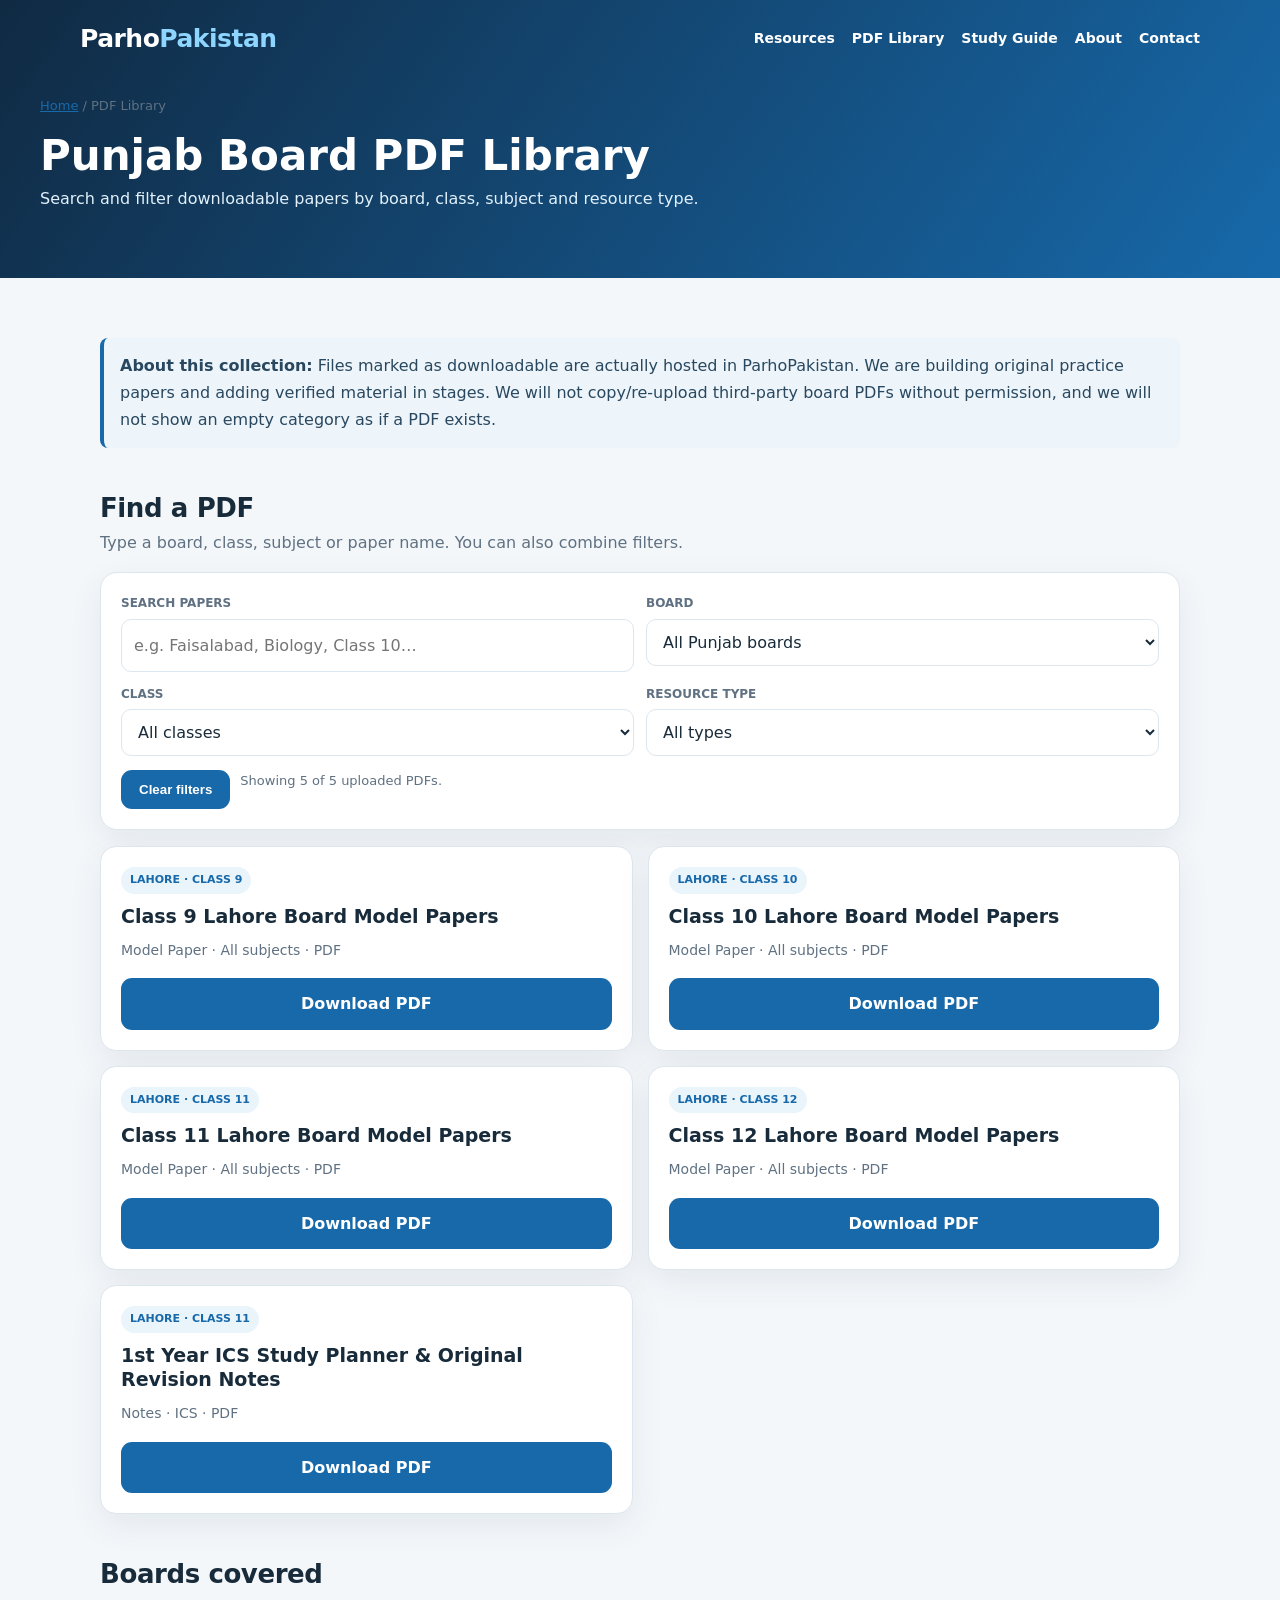
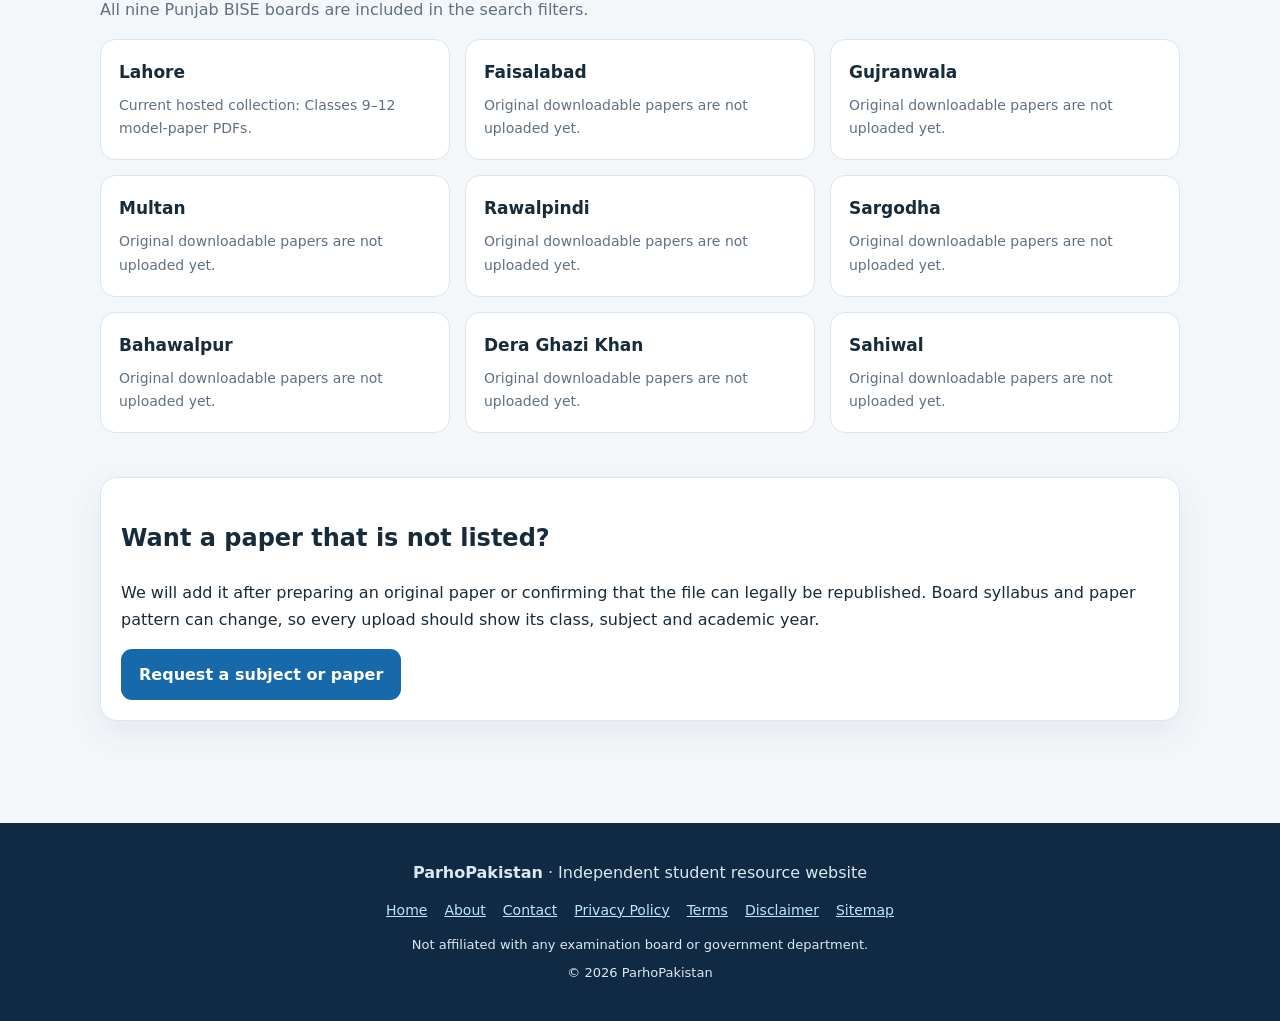
==== punjab-boards.html @ dbf95380 "List original 1st year ICS study planner in PDF library" ====
<!doctype html>
<html lang="en"><head><meta charset="utf-8"><meta name="viewport" content="width=device-width,initial-scale=1">
<title>Search Model Papers & PDFs | ParhoPakistan</title>
<meta name="description" content="Search the ParhoPakistan library of downloadable Punjab board model-paper PDFs by board and class.">
<meta name="robots" content="index,follow"><link rel="canonical" href="https://jin999-alt.github.io/parhopakistan/punjab-boards.html"><meta name="theme-color" content="#102a43"><link rel="stylesheet" href="site.css">
</head><body><a class="skip" href="#main">Skip to content</a>
<header class="site-header"><div class="nav-wrap"><a class="brand" href="index.html">Parho<span>Pakistan</span></a><nav class="nav" aria-label="Main navigation"><a href="index.html#resources">Resources</a><a href="punjab-boards.html">PDF Library</a><a href="study-guide.html">Study Guide</a><a href="about.html">About</a><a href="contact.html">Contact</a></nav></div>
<div class="page-hero"><div class="breadcrumbs"><a href="index.html">Home</a> / PDF Library</div><h1>Punjab Board PDF Library</h1><p>Search and filter downloadable papers by board, class, subject and resource type.</p></div></header>
<main id="main" class="container">
<section class="section"><div class="notice"><strong>About this collection:</strong> Files marked as downloadable are actually hosted in ParhoPakistan. We are building original practice papers and adding verified material in stages. We will not copy/re-upload third-party board PDFs without permission, and we will not show an empty category as if a PDF exists.</div></section>
<section class="section"><div class="section-head"><h2>Find a PDF</h2><p>Type a board, class, subject or paper name. You can also combine filters.</p></div>
<div class="panel"><div class="filters">
<div class="field"><label for="search">SEARCH PAPERS</label><input id="search" type="search" placeholder="e.g. Faisalabad, Biology, Class 10…" autocomplete="off"></div>
<div class="field"><label for="board">BOARD</label><select id="board"><option value="all">All Punjab boards</option><option>Lahore</option><option>Faisalabad</option><option>Gujranwala</option><option>Multan</option><option>Rawalpindi</option><option>Sargodha</option><option>Bahawalpur</option><option>Dera Ghazi Khan</option><option>Sahiwal</option></select></div>
<div class="field"><label for="class">CLASS</label><select id="class"><option value="all">All classes</option><option value="9">Class 9</option><option value="10">Class 10</option><option value="11">Class 11</option><option value="12">Class 12</option></select></div>
<div class="field"><label for="kind">RESOURCE TYPE</label><select id="kind"><option value="all">All types</option><option value="Model Paper">Model Papers</option><option value="Pairing Scheme">Pairing Schemes</option><option value="Past Paper">Past Papers</option><option value="Notes">Notes</option><option value="MCQs">MCQs</option></select></div>
</div><div style="display:flex;gap:10px;flex-wrap:wrap;margin-top:14px"><button class="btn btn-blue" id="clear" type="button">Clear filters</button><span class="small muted" id="status" aria-live="polite"></span></div></div>
<div class="cards" id="results" aria-live="polite"></div>
</section>
<section class="section"><div class="section-head"><h2>Boards covered</h2><p>All nine Punjab BISE boards are included in the search filters.</p></div><div class="three-col">
<div class="info"><h3>Lahore</h3><p>Current hosted collection: Classes 9–12 model-paper PDFs.</p></div><div class="info"><h3>Faisalabad</h3><p>Original downloadable papers are not uploaded yet.</p></div><div class="info"><h3>Gujranwala</h3><p>Original downloadable papers are not uploaded yet.</p></div><div class="info"><h3>Multan</h3><p>Original downloadable papers are not uploaded yet.</p></div><div class="info"><h3>Rawalpindi</h3><p>Original downloadable papers are not uploaded yet.</p></div><div class="info"><h3>Sargodha</h3><p>Original downloadable papers are not uploaded yet.</p></div><div class="info"><h3>Bahawalpur</h3><p>Original downloadable papers are not uploaded yet.</p></div><div class="info"><h3>Dera Ghazi Khan</h3><p>Original downloadable papers are not uploaded yet.</p></div><div class="info"><h3>Sahiwal</h3><p>Original downloadable papers are not uploaded yet.</p></div>
</div></section>
<section class="section"><div class="panel"><h2>Want a paper that is not listed?</h2><p>We will add it after preparing an original paper or confirming that the file can legally be republished. Board syllabus and paper pattern can change, so every upload should show its class, subject and academic year.</p><a class="btn btn-blue" href="contact.html">Request a subject or paper</a></div></section>
</main><footer class="site-footer"><div class="footer-inner"><p><strong>ParhoPakistan</strong> · Independent student resource website</p><div class="footer-links"><a href="index.html">Home</a><a href="about.html">About</a><a href="contact.html">Contact</a><a href="privacy-policy.html">Privacy Policy</a><a href="terms.html">Terms</a><a href="disclaimer.html">Disclaimer</a><a href="sitemap.xml">Sitemap</a></div><p class="small">Not affiliated with any examination board or government department.</p><p class="small">© <span id="year"></span> ParhoPakistan</p></div></footer>
<script>
document.getElementById('year').textContent=new Date().getFullYear();
const papers=[
{board:'Lahore',cls:'9',kind:'Model Paper',subject:'All subjects',title:'Class 9 Lahore Board Model Papers',file:'ModelPapers_9th lahore.pdf',url:'https://github.com/jin999-alt/parhopakistan/raw/refs/heads/main/ModelPapers_9th%20lahore.pdf'},
{board:'Lahore',cls:'10',kind:'Model Paper',subject:'All subjects',title:'Class 10 Lahore Board Model Papers',file:'ModelPapers_10th lahore.pdf',url:'https://github.com/jin999-alt/parhopakistan/raw/refs/heads/main/ModelPapers_10th%20lahore.pdf'},
{board:'Lahore',cls:'11',kind:'Model Paper',subject:'All subjects',title:'Class 11 Lahore Board Model Papers',file:'ModelPapers_11th lahore.pdf',url:'https://github.com/jin999-alt/parhopakistan/raw/refs/heads/main/ModelPapers_11th%20lahore.pdf'},
{board:'Lahore',cls:'12',kind:'Model Paper',subject:'All subjects',title:'Class 12 Lahore Board Model Papers',file:'ModelPapers_12th lahore.pdf',url:'https://github.com/jin999-alt/parhopakistan/raw/refs/heads/main/ModelPapers_12th%20lahore.pdf'},

{board:'Lahore',cls:'11',kind:'Notes',subject:'ICS',title:'1st Year ICS Study Planner & Original Revision Notes',file:'ICS_1st_Year_Study_Planner_Original.pdf',url:'https://github.com/jin999-alt/parhopakistan/raw/refs/heads/main/ICS_1st_Year_Study_Planner_Original.pdf'}
];
const $=id=>document.getElementById(id), results=$('results');
function render(){const q=$('search').value.trim().toLowerCase(),b=$('board').value,c=$('class').value,k=$('kind').value;
const found=papers.filter(p=>(b==='all'||p.board===b)&&(c==='all'||p.cls===c)&&(k==='all'||p.kind===k)&&(!q||[p.board,p.cls,p.kind,p.subject,p.title,p.file].join(' ').toLowerCase().includes(q)));
results.replaceChildren();
if(!found.length){const empty=document.createElement('div');empty.className='empty';empty.innerHTML='<strong>No PDF uploaded for these filters yet.</strong><br>Try another board or class. We only display files that are actually available.';results.append(empty)}
found.forEach(p=>{const card=document.createElement('article');card.className='card';const tag=document.createElement('span');tag.className='tag';tag.textContent=p.board.toUpperCase()+' · CLASS '+p.cls;const h=document.createElement('h3');h.textContent=p.title;const desc=document.createElement('p');desc.textContent=p.kind+' · '+p.subject+' · PDF';const a=document.createElement('a');a.className='btn btn-blue';a.href=p.url;a.target='_blank';a.rel='noopener noreferrer';a.textContent='Download PDF';card.append(tag,h,desc,a);results.append(card)});
$('status').textContent='Showing '+found.length+' of '+papers.length+' uploaded PDFs.';
}
['search','board','class','kind'].forEach(id=>$(id).addEventListener(id==='search'?'input':'change',render));
$('clear').addEventListener('click',()=>{$('search').value='';$('board').value='all';$('class').value='all';$('kind').value='all';render()});render();
</script></body></html>
---- site.css ----
:root{--navy:#102a43;--blue:#1769aa;--sky:#eaf4fb;--ink:#182b3a;--muted:#5f7182;--line:#dce6ee;--bg:#f4f7fa;--gold:#ffca55;--green:#13795b;--shadow:0 12px 34px rgba(16,42,67,.07)}
*{box-sizing:border-box}html{scroll-behavior:smooth}body{margin:0;background:var(--bg);color:var(--ink);font:16px/1.7 system-ui,-apple-system,"Segoe UI",Arial,sans-serif}a{color:var(--blue)}a:focus-visible,button:focus-visible,input:focus-visible,select:focus-visible{outline:3px solid #ffbf47;outline-offset:3px}.skip{position:absolute;left:-9999px}.skip:focus{left:12px;top:12px;background:#fff;padding:10px;z-index:99}
.site-header{background:linear-gradient(125deg,#102a43,#1769aa);color:#fff;padding:18px 20px 42px}.nav-wrap,.hero,.container,.footer-inner{max-width:1120px;margin:auto}.nav-wrap{display:flex;align-items:center;justify-content:space-between;gap:18px;flex-wrap:wrap}.brand{font-size:25px;font-weight:850;letter-spacing:-.5px;color:#fff;text-decoration:none}.brand span{color:#8ed6ff}.nav{display:flex;gap:17px;flex-wrap:wrap}.nav a{color:#fff;text-decoration:none;font-size:14px;font-weight:650}.nav a:hover{text-decoration:underline}.hero{padding:52px 20px 0}.eyebrow{display:inline-block;background:#ffffff20;border:1px solid #ffffff35;border-radius:99px;padding:5px 12px;font-size:12px;font-weight:750;letter-spacing:.04em}.hero h1{font-size:clamp(32px,5vw,52px);line-height:1.12;letter-spacing:-1.4px;max-width:780px;margin:16px 0}.hero p{color:#e2f1fc;max-width:720px;font-size:18px;margin:0 0 22px}.searchbar{display:grid;grid-template-columns:1fr auto;gap:10px;max-width:760px}.searchbar input{width:100%;border:0;border-radius:12px;padding:15px 16px;font:inherit}.btn{display:inline-flex;align-items:center;justify-content:center;border:0;border-radius:11px;padding:12px 18px;background:var(--gold);color:#253746;font-weight:800;text-decoration:none;cursor:pointer}.btn-blue{background:var(--blue);color:#fff}.btn:hover{filter:brightness(.96)}
.container{padding:32px 20px 58px}.section{margin:28px 0 44px;scroll-margin-top:20px}.section-head{margin-bottom:16px}.section-head h2{font-size:26px;line-height:1.25;margin:0 0 5px;letter-spacing:-.4px}.section-head p{color:var(--muted);margin:0}.panel{background:#fff;border:1px solid var(--line);border-radius:17px;padding:20px;box-shadow:var(--shadow)}.filters{display:grid;grid-template-columns:repeat(2,minmax(0,1fr));gap:12px}.field label{display:block;font-size:12px;font-weight:800;color:var(--muted);margin-bottom:5px}.field select,.field input{width:100%;padding:12px;border:1px solid var(--line);border-radius:10px;background:#fff;color:var(--ink);font:inherit}
.cards{display:grid;grid-template-columns:repeat(2,minmax(0,1fr));gap:15px;margin-top:16px}.card{background:#fff;border:1px solid var(--line);border-radius:16px;padding:20px;display:flex;flex-direction:column;gap:8px;box-shadow:var(--shadow)}.tag{align-self:flex-start;background:var(--sky);color:var(--blue);padding:4px 9px;border-radius:99px;font-size:11px;font-weight:850}.card h3{margin:2px 0;font-size:19px;line-height:1.3}.card p{margin:0;color:var(--muted);font-size:14px}.card .btn{margin-top:8px}.meta{font-size:12px;color:var(--green);font-weight:750}.empty{grid-column:1/-1;border:1px dashed #b9c9d6;border-radius:14px;padding:24px;text-align:center;color:var(--muted);background:#fff}.count{font-size:13px;color:var(--muted);margin:10px 2px}
.callout{border:1px solid #f0dfb8;background:#fff9ec;color:#604b21;padding:16px 18px;border-radius:13px;margin-top:16px}.two-col{display:grid;grid-template-columns:repeat(2,minmax(0,1fr));gap:16px}.three-col{display:grid;grid-template-columns:repeat(3,minmax(0,1fr));gap:15px}.info{background:#fff;border:1px solid var(--line);border-radius:15px;padding:18px}.info h3{margin:0 0 7px;font-size:17px}.info p{margin:0;color:var(--muted);font-size:14px}.article h2{font-size:25px;line-height:1.25;margin:30px 0 10px}.article h3{font-size:18px;margin:22px 0 6px}.article p,.article li{color:#33495a}.article ul,.article ol{padding-left:22px}.article .panel{margin:16px 0}.article a{overflow-wrap:anywhere}.faq details{padding:15px 0;border-bottom:1px solid var(--line)}.faq details:last-child{border:0}.faq summary{font-weight:750;cursor:pointer}.faq p{color:var(--muted);margin:8px 0 0}
.page-hero{padding:34px 20px 24px}.page-hero h1{font-size:clamp(30px,4vw,42px);margin:12px 0 5px;line-height:1.15}.page-hero p{margin:0;color:#e2f1fc}.breadcrumbs{font-size:13px;color:var(--muted);margin:0 0 15px}.breadcrumbs a{color:var(--blue)}.site-footer{background:var(--navy);color:#dbe8f2;padding:30px 20px}.footer-inner{text-align:center}.footer-links{display:flex;justify-content:center;gap:17px;flex-wrap:wrap;margin:12px 0}.footer-links a{color:#bde5ff;font-size:14px}.site-footer p{margin:6px 0}.muted{color:var(--muted)}.small{font-size:13px}.notice{background:#edf5fb;border-left:4px solid var(--blue);padding:14px 16px;border-radius:8px;color:#29485f}
@media(max-width:760px){.three-col{grid-template-columns:1fr 1fr}.nav-wrap{align-items:flex-start}.nav{gap:10px 14px}.hero{padding-top:34px}}@media(max-width:540px){.searchbar,.filters,.cards,.two-col,.three-col{grid-template-columns:1fr}.hero{padding-left:0;padding-right:0}.hero h1{font-size:35px}.container{padding-left:16px;padding-right:16px}.site-header{padding-left:16px;padding-right:16px}.nav{width:100%}.brand{font-size:23px}}@media(prefers-reduced-motion:reduce){html{scroll-behavior:auto}*{animation:none!important;transition:none!important}}
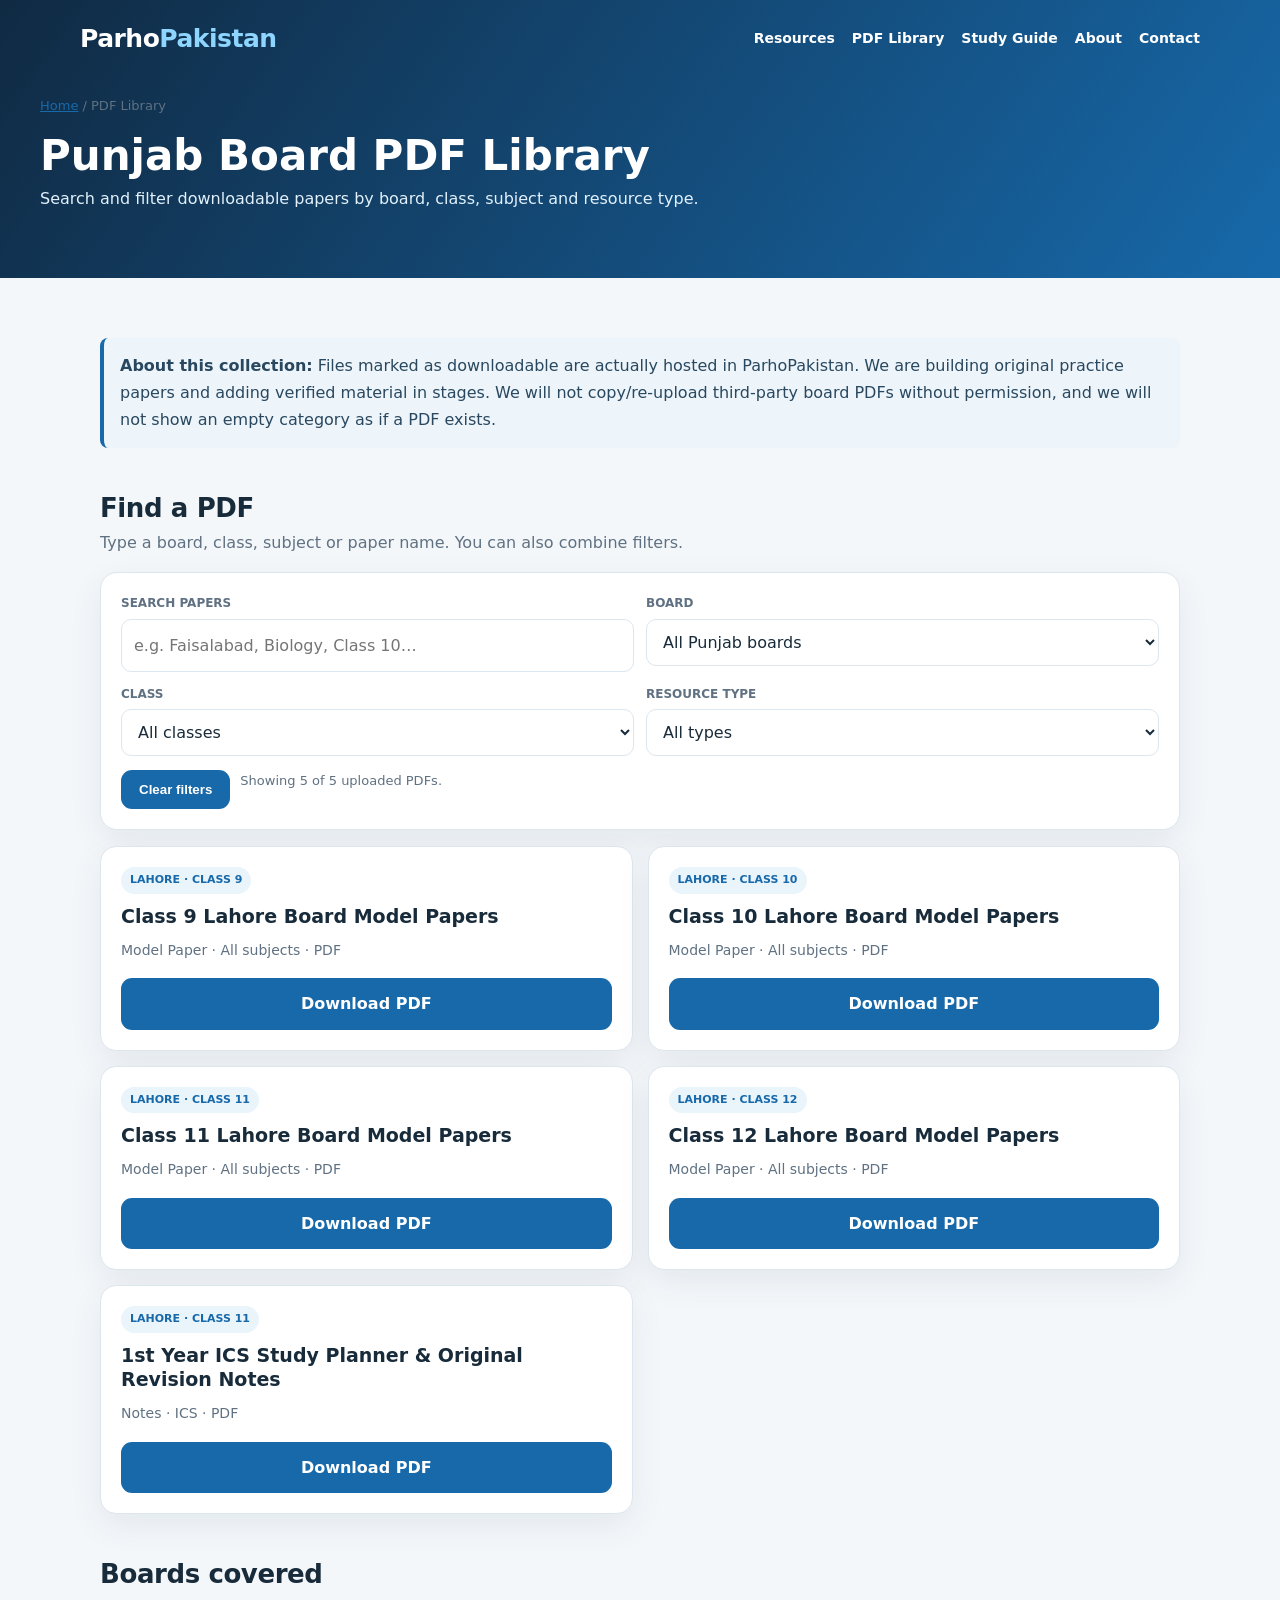
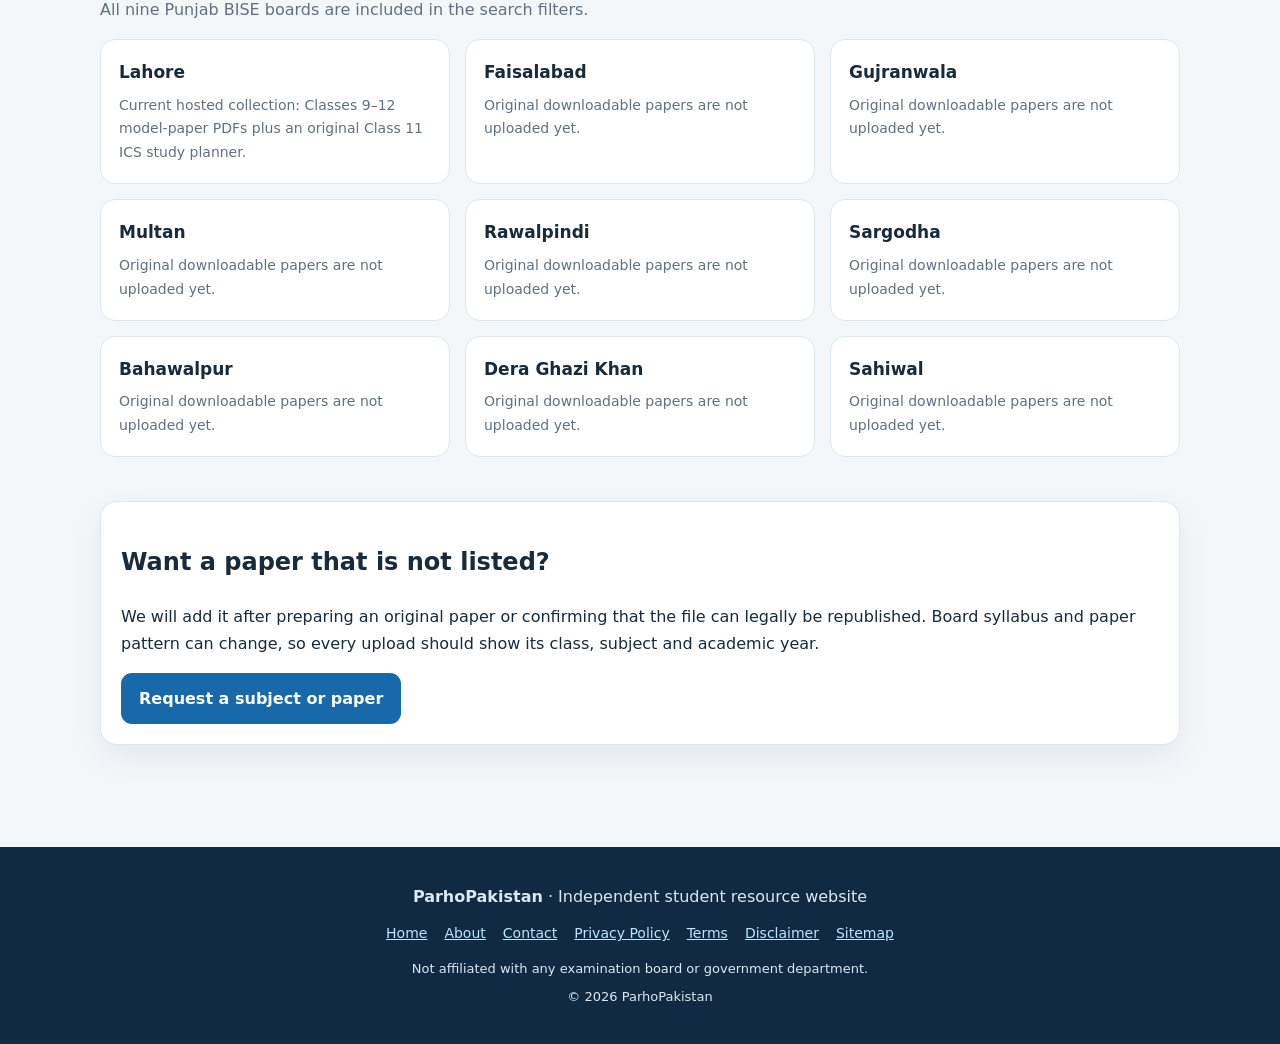
==== commit 2df6fa33: "Update Lahore library collection description" ====
--- a/punjab-boards.html
+++ b/punjab-boards.html
@@ -18,7 +18,7 @@
 <div class="cards" id="results" aria-live="polite"></div>
 </section>
 <section class="section"><div class="section-head"><h2>Boards covered</h2><p>All nine Punjab BISE boards are included in the search filters.</p></div><div class="three-col">
-<div class="info"><h3>Lahore</h3><p>Current hosted collection: Classes 9–12 model-paper PDFs.</p></div><div class="info"><h3>Faisalabad</h3><p>Original downloadable papers are not uploaded yet.</p></div><div class="info"><h3>Gujranwala</h3><p>Original downloadable papers are not uploaded yet.</p></div><div class="info"><h3>Multan</h3><p>Original downloadable papers are not uploaded yet.</p></div><div class="info"><h3>Rawalpindi</h3><p>Original downloadable papers are not uploaded yet.</p></div><div class="info"><h3>Sargodha</h3><p>Original downloadable papers are not uploaded yet.</p></div><div class="info"><h3>Bahawalpur</h3><p>Original downloadable papers are not uploaded yet.</p></div><div class="info"><h3>Dera Ghazi Khan</h3><p>Original downloadable papers are not uploaded yet.</p></div><div class="info"><h3>Sahiwal</h3><p>Original downloadable papers are not uploaded yet.</p></div>
+<div class="info"><h3>Lahore</h3><p>Current hosted collection: Classes 9–12 model-paper PDFs plus an original Class 11 ICS study planner.</p></div><div class="info"><h3>Faisalabad</h3><p>Original downloadable papers are not uploaded yet.</p></div><div class="info"><h3>Gujranwala</h3><p>Original downloadable papers are not uploaded yet.</p></div><div class="info"><h3>Multan</h3><p>Original downloadable papers are not uploaded yet.</p></div><div class="info"><h3>Rawalpindi</h3><p>Original downloadable papers are not uploaded yet.</p></div><div class="info"><h3>Sargodha</h3><p>Original downloadable papers are not uploaded yet.</p></div><div class="info"><h3>Bahawalpur</h3><p>Original downloadable papers are not uploaded yet.</p></div><div class="info"><h3>Dera Ghazi Khan</h3><p>Original downloadable papers are not uploaded yet.</p></div><div class="info"><h3>Sahiwal</h3><p>Original downloadable papers are not uploaded yet.</p></div>
 </div></section>
 <section class="section"><div class="panel"><h2>Want a paper that is not listed?</h2><p>We will add it after preparing an original paper or confirming that the file can legally be republished. Board syllabus and paper pattern can change, so every upload should show its class, subject and academic year.</p><a class="btn btn-blue" href="contact.html">Request a subject or paper</a></div></section>
 </main><footer class="site-footer"><div class="footer-inner"><p><strong>ParhoPakistan</strong> · Independent student resource website</p><div class="footer-links"><a href="index.html">Home</a><a href="about.html">About</a><a href="contact.html">Contact</a><a href="privacy-policy.html">Privacy Policy</a><a href="terms.html">Terms</a><a href="disclaimer.html">Disclaimer</a><a href="sitemap.xml">Sitemap</a></div><p class="small">Not affiliated with any examination board or government department.</p><p class="small">© <span id="year"></span> ParhoPakistan</p></div></footer>
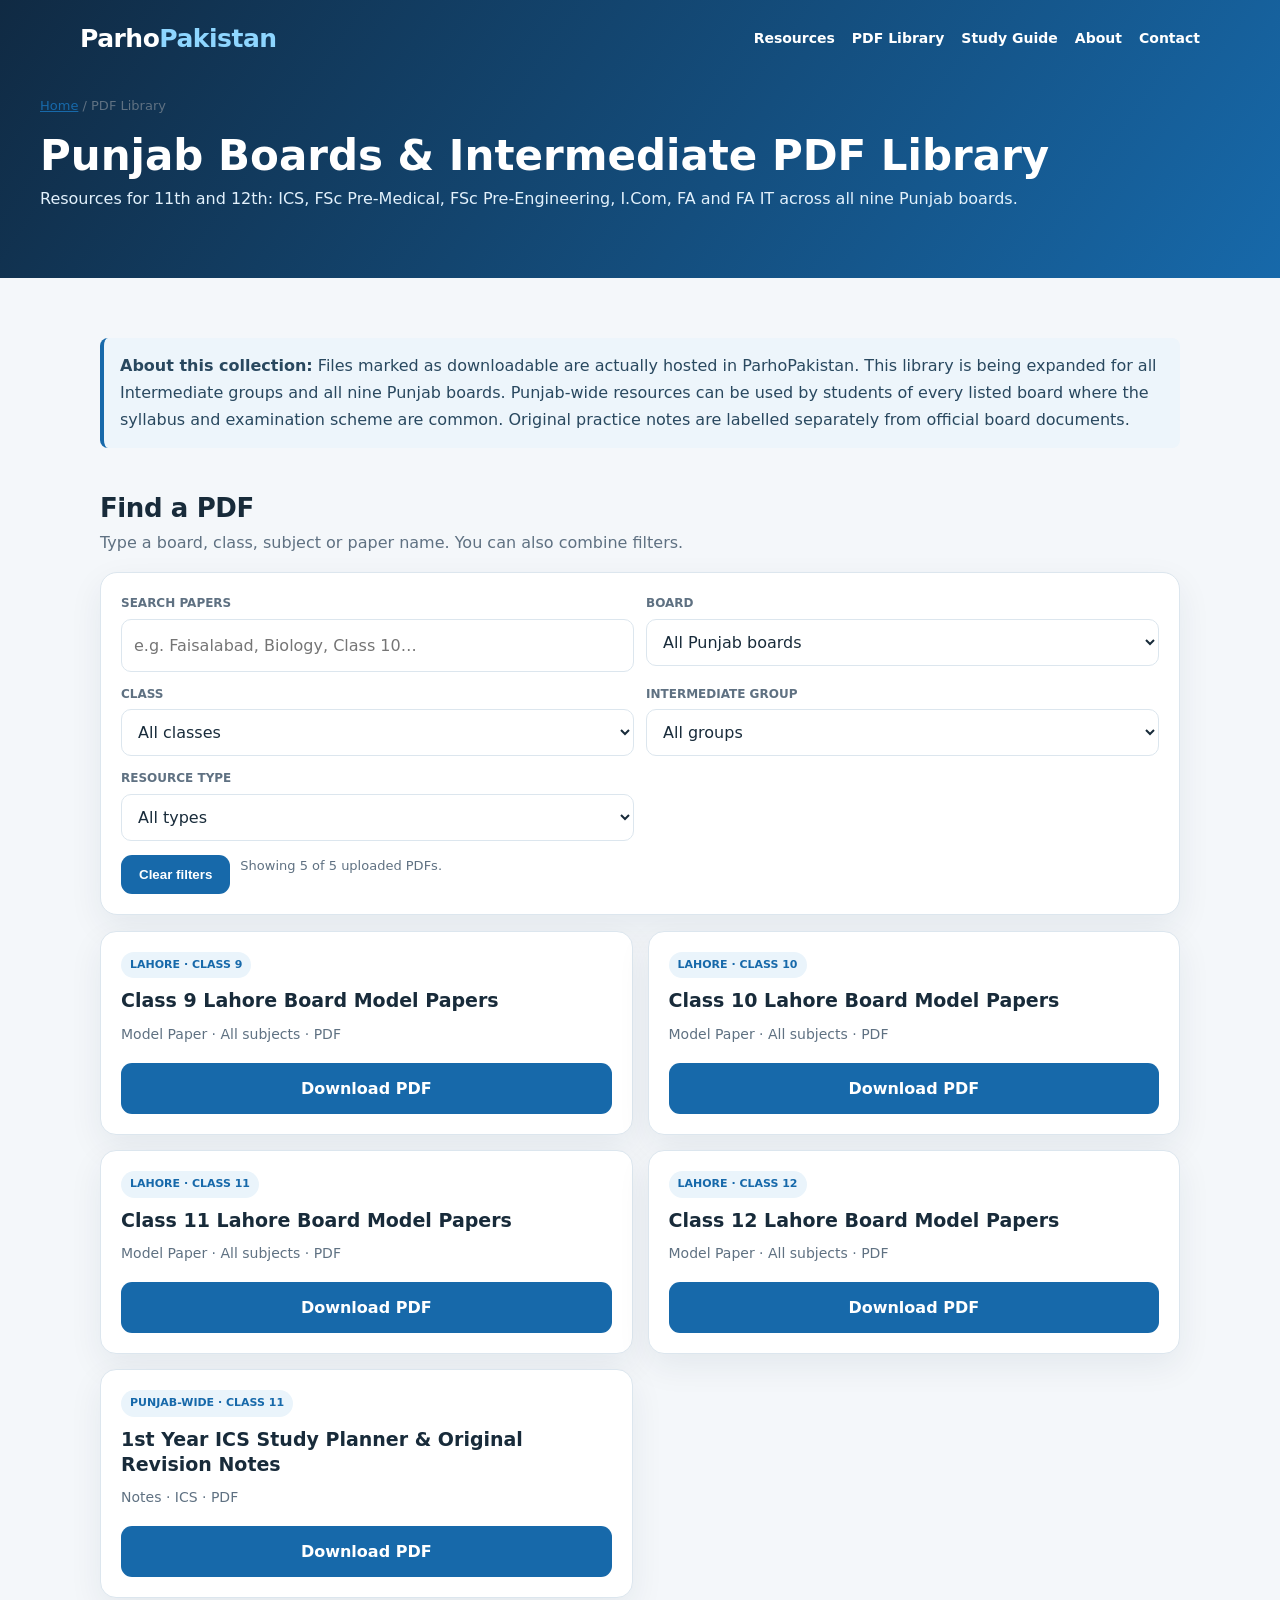
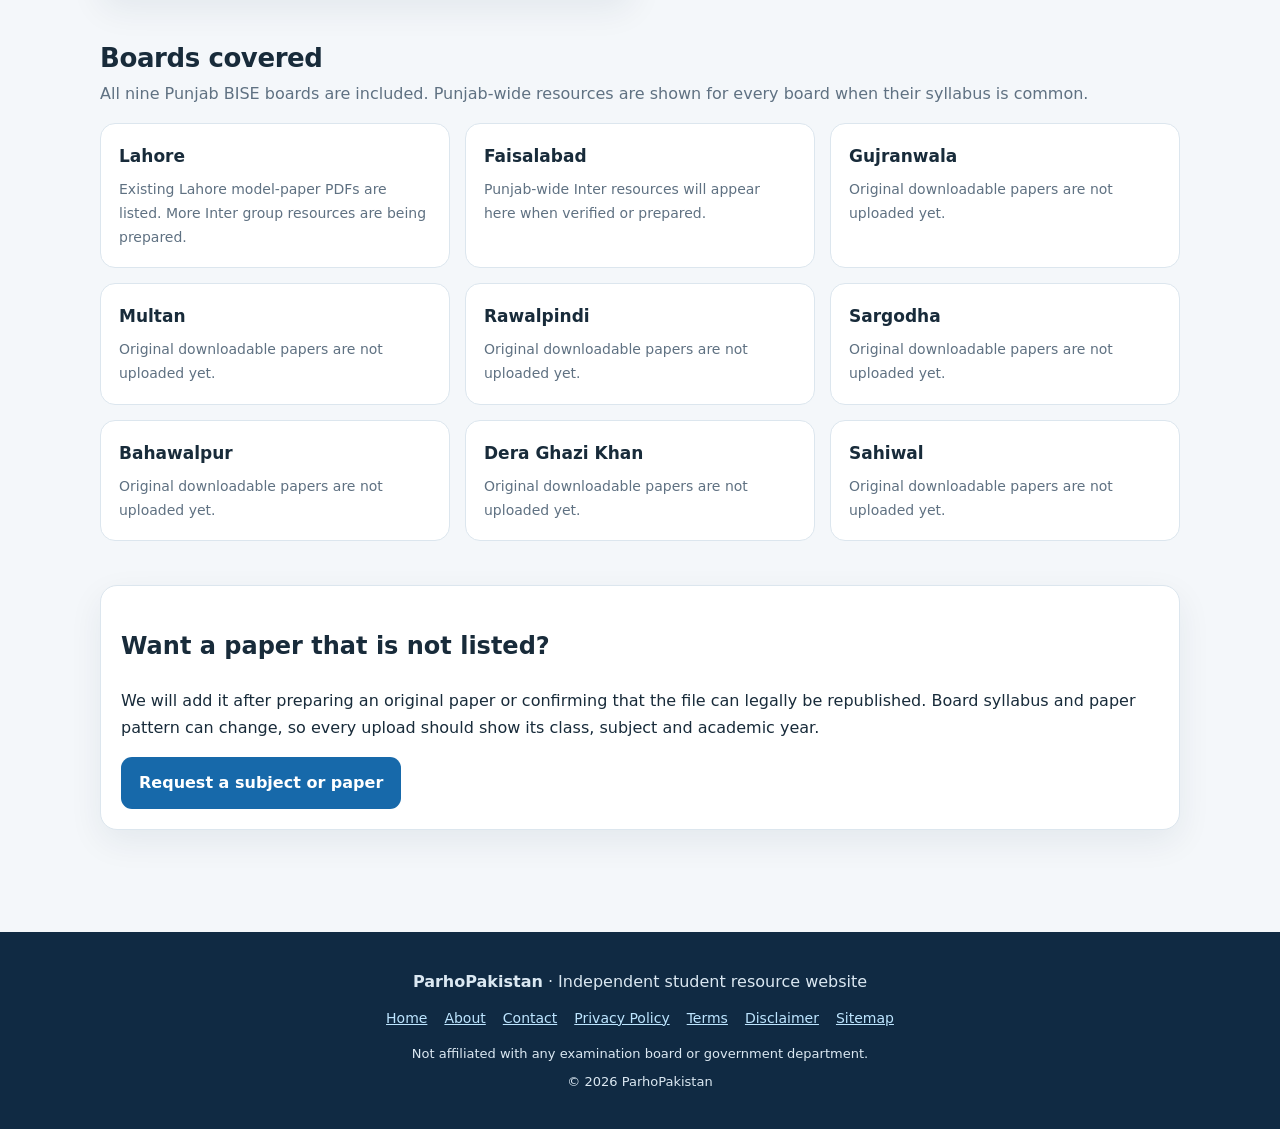
==== commit 619c4f97: "Expand PDF library for all Intermediate groups and Punjab boards" ====
--- a/punjab-boards.html
+++ b/punjab-boards.html
@@ -1,45 +1,45 @@
 <!doctype html>
 <html lang="en"><head><meta charset="utf-8"><meta name="viewport" content="width=device-width,initial-scale=1">
-<title>Search Model Papers & PDFs | ParhoPakistan</title>
-<meta name="description" content="Search the ParhoPakistan library of downloadable Punjab board model-paper PDFs by board and class.">
+<title>Intermediate All Groups PDF Library | ParhoPakistan</title>
+<meta name="description" content="Search Intermediate resources for ICS, FSc, I.Com, FA and FA IT across all Punjab boards.">
 <meta name="robots" content="index,follow"><link rel="canonical" href="https://jin999-alt.github.io/parhopakistan/punjab-boards.html"><meta name="theme-color" content="#102a43"><link rel="stylesheet" href="site.css">
 </head><body><a class="skip" href="#main">Skip to content</a>
 <header class="site-header"><div class="nav-wrap"><a class="brand" href="index.html">Parho<span>Pakistan</span></a><nav class="nav" aria-label="Main navigation"><a href="index.html#resources">Resources</a><a href="punjab-boards.html">PDF Library</a><a href="study-guide.html">Study Guide</a><a href="about.html">About</a><a href="contact.html">Contact</a></nav></div>
-<div class="page-hero"><div class="breadcrumbs"><a href="index.html">Home</a> / PDF Library</div><h1>Punjab Board PDF Library</h1><p>Search and filter downloadable papers by board, class, subject and resource type.</p></div></header>
+<div class="page-hero"><div class="breadcrumbs"><a href="index.html">Home</a> / PDF Library</div><h1>Punjab Boards & Intermediate PDF Library</h1><p>Resources for 11th and 12th: ICS, FSc Pre-Medical, FSc Pre-Engineering, I.Com, FA and FA IT across all nine Punjab boards.</p></div></header>
 <main id="main" class="container">
-<section class="section"><div class="notice"><strong>About this collection:</strong> Files marked as downloadable are actually hosted in ParhoPakistan. We are building original practice papers and adding verified material in stages. We will not copy/re-upload third-party board PDFs without permission, and we will not show an empty category as if a PDF exists.</div></section>
+<section class="section"><div class="notice"><strong>About this collection:</strong> Files marked as downloadable are actually hosted in ParhoPakistan. This library is being expanded for all Intermediate groups and all nine Punjab boards. Punjab-wide resources can be used by students of every listed board where the syllabus and examination scheme are common. Original practice notes are labelled separately from official board documents.</div></section>
 <section class="section"><div class="section-head"><h2>Find a PDF</h2><p>Type a board, class, subject or paper name. You can also combine filters.</p></div>
 <div class="panel"><div class="filters">
 <div class="field"><label for="search">SEARCH PAPERS</label><input id="search" type="search" placeholder="e.g. Faisalabad, Biology, Class 10…" autocomplete="off"></div>
 <div class="field"><label for="board">BOARD</label><select id="board"><option value="all">All Punjab boards</option><option>Lahore</option><option>Faisalabad</option><option>Gujranwala</option><option>Multan</option><option>Rawalpindi</option><option>Sargodha</option><option>Bahawalpur</option><option>Dera Ghazi Khan</option><option>Sahiwal</option></select></div>
 <div class="field"><label for="class">CLASS</label><select id="class"><option value="all">All classes</option><option value="9">Class 9</option><option value="10">Class 10</option><option value="11">Class 11</option><option value="12">Class 12</option></select></div>
-<div class="field"><label for="kind">RESOURCE TYPE</label><select id="kind"><option value="all">All types</option><option value="Model Paper">Model Papers</option><option value="Pairing Scheme">Pairing Schemes</option><option value="Past Paper">Past Papers</option><option value="Notes">Notes</option><option value="MCQs">MCQs</option></select></div>
+<div class="field"><label for="group">INTERMEDIATE GROUP</label><select id="group"><option value="all">All groups</option><option>ICS</option><option>FSc Pre-Medical</option><option>FSc Pre-Engineering</option><option>I.Com</option><option>FA</option><option>FA IT</option><option>General / All Groups</option></select></div><div class="field"><label for="kind">RESOURCE TYPE</label><select id="kind"><option value="all">All types</option><option value="Model Paper">Model Papers</option><option value="Pairing Scheme">Pairing Schemes</option><option value="Past Paper">Past Papers</option><option value="Notes">Notes</option><option value="MCQs">MCQs</option></select></div>
 </div><div style="display:flex;gap:10px;flex-wrap:wrap;margin-top:14px"><button class="btn btn-blue" id="clear" type="button">Clear filters</button><span class="small muted" id="status" aria-live="polite"></span></div></div>
 <div class="cards" id="results" aria-live="polite"></div>
 </section>
-<section class="section"><div class="section-head"><h2>Boards covered</h2><p>All nine Punjab BISE boards are included in the search filters.</p></div><div class="three-col">
-<div class="info"><h3>Lahore</h3><p>Current hosted collection: Classes 9–12 model-paper PDFs plus an original Class 11 ICS study planner.</p></div><div class="info"><h3>Faisalabad</h3><p>Original downloadable papers are not uploaded yet.</p></div><div class="info"><h3>Gujranwala</h3><p>Original downloadable papers are not uploaded yet.</p></div><div class="info"><h3>Multan</h3><p>Original downloadable papers are not uploaded yet.</p></div><div class="info"><h3>Rawalpindi</h3><p>Original downloadable papers are not uploaded yet.</p></div><div class="info"><h3>Sargodha</h3><p>Original downloadable papers are not uploaded yet.</p></div><div class="info"><h3>Bahawalpur</h3><p>Original downloadable papers are not uploaded yet.</p></div><div class="info"><h3>Dera Ghazi Khan</h3><p>Original downloadable papers are not uploaded yet.</p></div><div class="info"><h3>Sahiwal</h3><p>Original downloadable papers are not uploaded yet.</p></div>
+<section class="section"><div class="section-head"><h2>Boards covered</h2><p>All nine Punjab BISE boards are included. Punjab-wide resources are shown for every board when their syllabus is common.</p></div><div class="three-col">
+<div class="info"><h3>Lahore</h3><p>Existing Lahore model-paper PDFs are listed. More Inter group resources are being prepared.</p></div><div class="info"><h3>Faisalabad</h3><p>Punjab-wide Inter resources will appear here when verified or prepared.</p></div><div class="info"><h3>Gujranwala</h3><p>Original downloadable papers are not uploaded yet.</p></div><div class="info"><h3>Multan</h3><p>Original downloadable papers are not uploaded yet.</p></div><div class="info"><h3>Rawalpindi</h3><p>Original downloadable papers are not uploaded yet.</p></div><div class="info"><h3>Sargodha</h3><p>Original downloadable papers are not uploaded yet.</p></div><div class="info"><h3>Bahawalpur</h3><p>Original downloadable papers are not uploaded yet.</p></div><div class="info"><h3>Dera Ghazi Khan</h3><p>Original downloadable papers are not uploaded yet.</p></div><div class="info"><h3>Sahiwal</h3><p>Original downloadable papers are not uploaded yet.</p></div>
 </div></section>
 <section class="section"><div class="panel"><h2>Want a paper that is not listed?</h2><p>We will add it after preparing an original paper or confirming that the file can legally be republished. Board syllabus and paper pattern can change, so every upload should show its class, subject and academic year.</p><a class="btn btn-blue" href="contact.html">Request a subject or paper</a></div></section>
 </main><footer class="site-footer"><div class="footer-inner"><p><strong>ParhoPakistan</strong> · Independent student resource website</p><div class="footer-links"><a href="index.html">Home</a><a href="about.html">About</a><a href="contact.html">Contact</a><a href="privacy-policy.html">Privacy Policy</a><a href="terms.html">Terms</a><a href="disclaimer.html">Disclaimer</a><a href="sitemap.xml">Sitemap</a></div><p class="small">Not affiliated with any examination board or government department.</p><p class="small">© <span id="year"></span> ParhoPakistan</p></div></footer>
 <script>
 document.getElementById('year').textContent=new Date().getFullYear();
 const papers=[
-{board:'Lahore',cls:'9',kind:'Model Paper',subject:'All subjects',title:'Class 9 Lahore Board Model Papers',file:'ModelPapers_9th lahore.pdf',url:'https://github.com/jin999-alt/parhopakistan/raw/refs/heads/main/ModelPapers_9th%20lahore.pdf'},
-{board:'Lahore',cls:'10',kind:'Model Paper',subject:'All subjects',title:'Class 10 Lahore Board Model Papers',file:'ModelPapers_10th lahore.pdf',url:'https://github.com/jin999-alt/parhopakistan/raw/refs/heads/main/ModelPapers_10th%20lahore.pdf'},
-{board:'Lahore',cls:'11',kind:'Model Paper',subject:'All subjects',title:'Class 11 Lahore Board Model Papers',file:'ModelPapers_11th lahore.pdf',url:'https://github.com/jin999-alt/parhopakistan/raw/refs/heads/main/ModelPapers_11th%20lahore.pdf'},
-{board:'Lahore',cls:'12',kind:'Model Paper',subject:'All subjects',title:'Class 12 Lahore Board Model Papers',file:'ModelPapers_12th lahore.pdf',url:'https://github.com/jin999-alt/parhopakistan/raw/refs/heads/main/ModelPapers_12th%20lahore.pdf'},
+{board:'Lahore',cls:'9',group:'General / All Groups',kind:'Model Paper',subject:'All subjects',title:'Class 9 Lahore Board Model Papers',file:'ModelPapers_9th lahore.pdf',url:'https://github.com/jin999-alt/parhopakistan/raw/refs/heads/main/ModelPapers_9th%20lahore.pdf'},
+{board:'Lahore',cls:'10',group:'General / All Groups',kind:'Model Paper',subject:'All subjects',title:'Class 10 Lahore Board Model Papers',file:'ModelPapers_10th lahore.pdf',url:'https://github.com/jin999-alt/parhopakistan/raw/refs/heads/main/ModelPapers_10th%20lahore.pdf'},
+{board:'Lahore',cls:'11',group:'General / All Groups',kind:'Model Paper',subject:'All subjects',title:'Class 11 Lahore Board Model Papers',file:'ModelPapers_11th lahore.pdf',url:'https://github.com/jin999-alt/parhopakistan/raw/refs/heads/main/ModelPapers_11th%20lahore.pdf'},
+{board:'Lahore',cls:'12',group:'General / All Groups',kind:'Model Paper',subject:'All subjects',title:'Class 12 Lahore Board Model Papers',file:'ModelPapers_12th lahore.pdf',url:'https://github.com/jin999-alt/parhopakistan/raw/refs/heads/main/ModelPapers_12th%20lahore.pdf'},
 
-{board:'Lahore',cls:'11',kind:'Notes',subject:'ICS',title:'1st Year ICS Study Planner & Original Revision Notes',file:'ICS_1st_Year_Study_Planner_Original.pdf',url:'https://github.com/jin999-alt/parhopakistan/raw/refs/heads/main/ICS_1st_Year_Study_Planner_Original.pdf'}
+{board:'Punjab-wide',cls:'11',group:'ICS',kind:'Notes',subject:'ICS',title:'1st Year ICS Study Planner & Original Revision Notes',file:'ICS_1st_Year_Study_Planner_Original.pdf',url:'https://github.com/jin999-alt/parhopakistan/raw/refs/heads/main/ICS_1st_Year_Study_Planner_Original.pdf'}
 ];
 const $=id=>document.getElementById(id), results=$('results');
-function render(){const q=$('search').value.trim().toLowerCase(),b=$('board').value,c=$('class').value,k=$('kind').value;
-const found=papers.filter(p=>(b==='all'||p.board===b)&&(c==='all'||p.cls===c)&&(k==='all'||p.kind===k)&&(!q||[p.board,p.cls,p.kind,p.subject,p.title,p.file].join(' ').toLowerCase().includes(q)));
+function render(){const q=$('search').value.trim().toLowerCase(),b=$('board').value,c=$('class').value,g=$('group').value,k=$('kind').value;
+const found=papers.filter(p=>(b==='all'||p.board===b||p.board==='Punjab-wide')&&(c==='all'||p.cls===c)&&(g==='all'||p.group===g||p.group==='General / All Groups')&&(k==='all'||p.kind===k)&&(!q||[p.board,p.cls,p.kind,p.subject,p.title,p.file].join(' ').toLowerCase().includes(q)));
 results.replaceChildren();
 if(!found.length){const empty=document.createElement('div');empty.className='empty';empty.innerHTML='<strong>No PDF uploaded for these filters yet.</strong><br>Try another board or class. We only display files that are actually available.';results.append(empty)}
 found.forEach(p=>{const card=document.createElement('article');card.className='card';const tag=document.createElement('span');tag.className='tag';tag.textContent=p.board.toUpperCase()+' · CLASS '+p.cls;const h=document.createElement('h3');h.textContent=p.title;const desc=document.createElement('p');desc.textContent=p.kind+' · '+p.subject+' · PDF';const a=document.createElement('a');a.className='btn btn-blue';a.href=p.url;a.target='_blank';a.rel='noopener noreferrer';a.textContent='Download PDF';card.append(tag,h,desc,a);results.append(card)});
 $('status').textContent='Showing '+found.length+' of '+papers.length+' uploaded PDFs.';
 }
-['search','board','class','kind'].forEach(id=>$(id).addEventListener(id==='search'?'input':'change',render));
-$('clear').addEventListener('click',()=>{$('search').value='';$('board').value='all';$('class').value='all';$('kind').value='all';render()});render();
+['search','board','class','group','kind'].forEach(id=>$(id).addEventListener(id==='search'?'input':'change',render));
+$('clear').addEventListener('click',()=>{$('search').value='';$('board').value='all';$('class').value='all';$('group').value='all';$('kind').value='all';render()});render();
 </script></body></html>
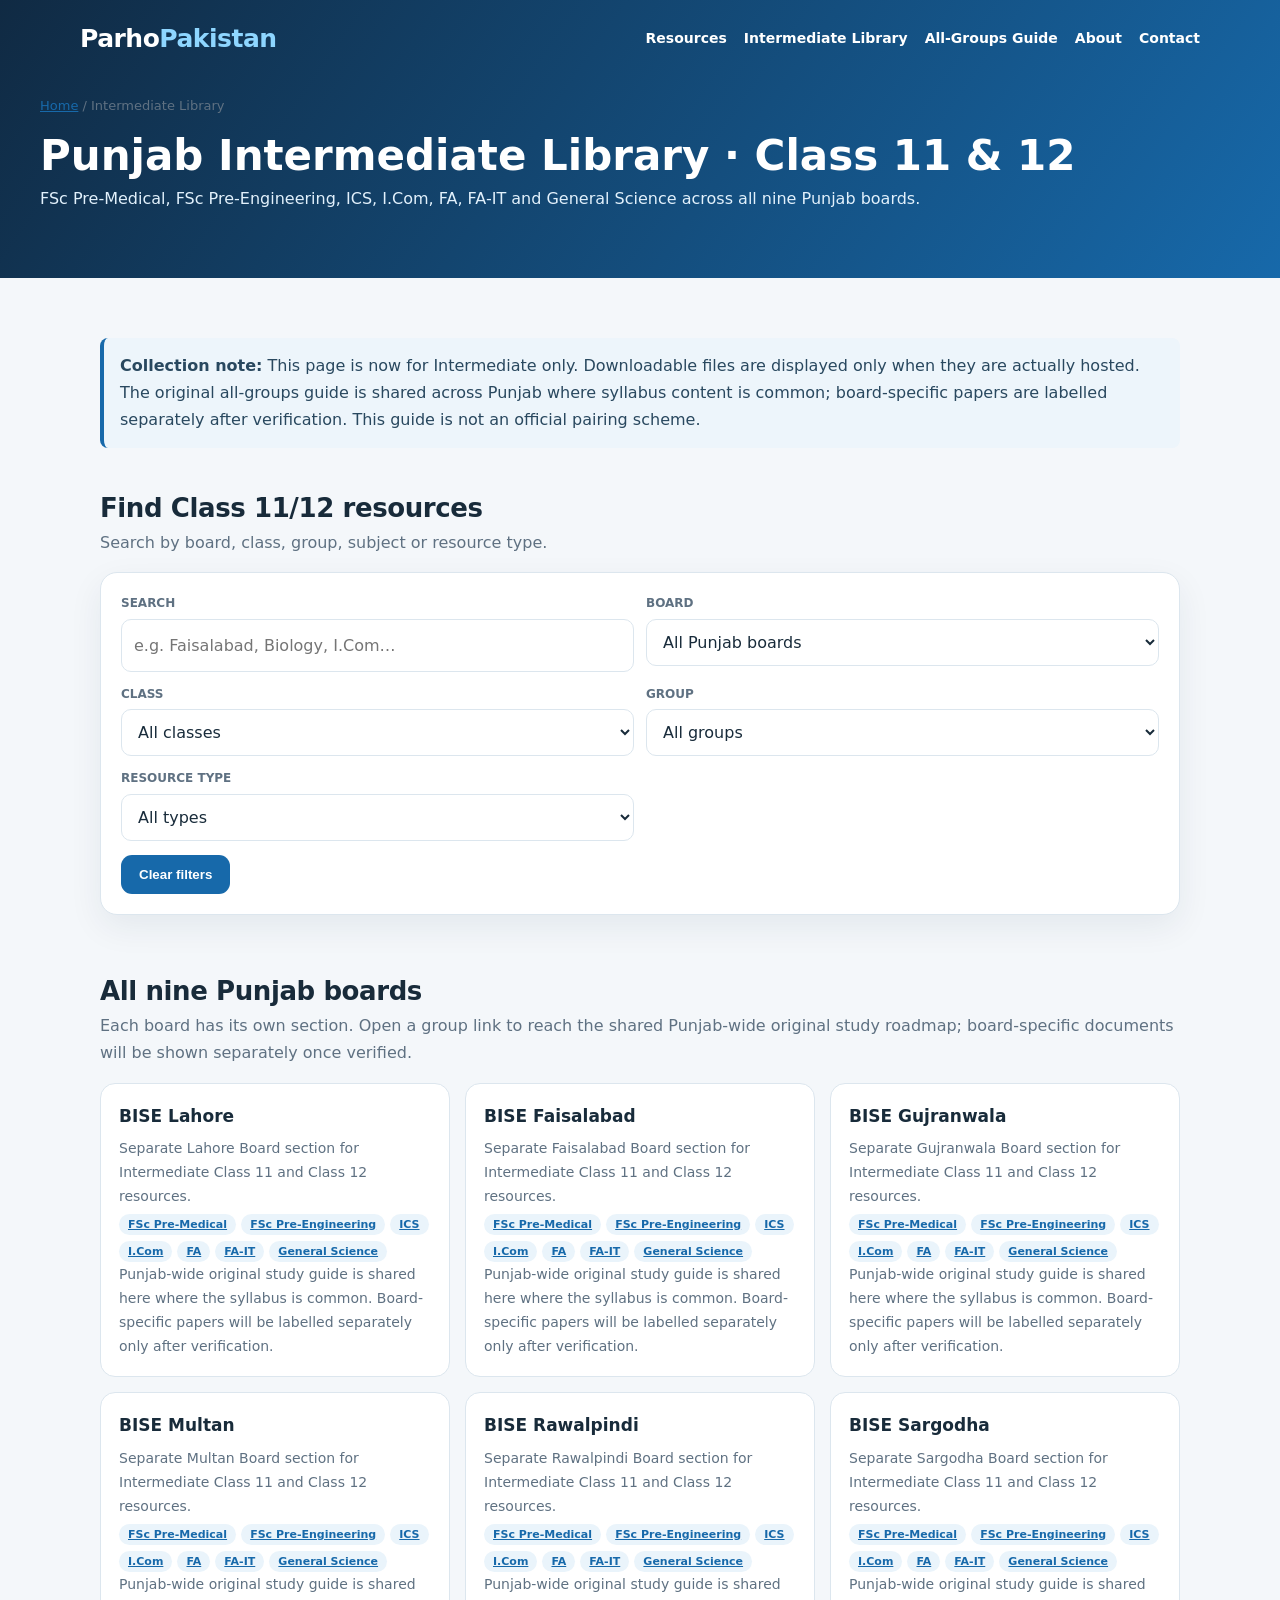
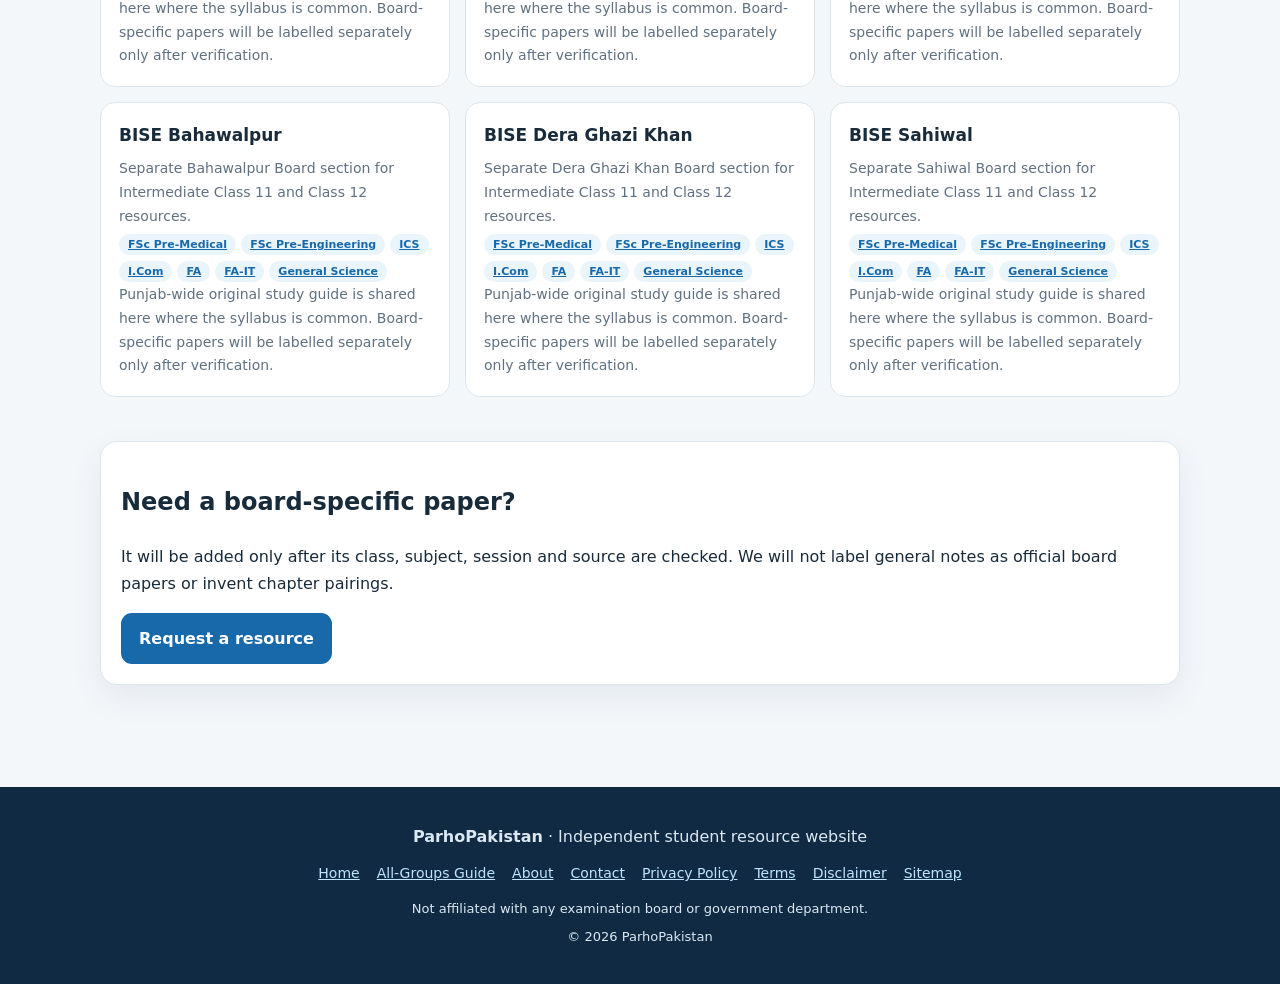
==== commit c9e6e818: "Expand library to all Punjab Intermediate groups and boards" ====
--- a/punjab-boards.html
+++ b/punjab-boards.html
@@ -1,45 +1,97 @@
 <!doctype html>
 <html lang="en"><head><meta charset="utf-8"><meta name="viewport" content="width=device-width,initial-scale=1">
 <title>Intermediate All Groups PDF Library | ParhoPakistan</title>
-<meta name="description" content="Search Intermediate resources for ICS, FSc, I.Com, FA and FA IT across all Punjab boards.">
-<meta name="robots" content="index,follow"><link rel="canonical" href="https://jin999-alt.github.io/parhopakistan/punjab-boards.html"><meta name="theme-color" content="#102a43"><link rel="stylesheet" href="site.css">
-</head><body><a class="skip" href="#main">Skip to content</a>
-<header class="site-header"><div class="nav-wrap"><a class="brand" href="index.html">Parho<span>Pakistan</span></a><nav class="nav" aria-label="Main navigation"><a href="index.html#resources">Resources</a><a href="punjab-boards.html">PDF Library</a><a href="study-guide.html">Study Guide</a><a href="about.html">About</a><a href="contact.html">Contact</a></nav></div>
-<div class="page-hero"><div class="breadcrumbs"><a href="index.html">Home</a> / PDF Library</div><h1>Punjab Boards & Intermediate PDF Library</h1><p>Resources for 11th and 12th: ICS, FSc Pre-Medical, FSc Pre-Engineering, I.Com, FA and FA IT across all nine Punjab boards.</p></div></header>
+<meta name="description" content="Search Intermediate Class 11 and 12 resources for FSc Pre-Medical, Pre-Engineering, ICS, I.Com, FA, FA-IT and General Science across all nine Punjab boards.">
+<meta name="robots" content="index,follow"><link rel="canonical" href="https://jin999-alt.github.io/parhopakistan/punjab-boards.html"><meta name="theme-color" content="#102a43"><link rel="stylesheet" href="site.css"></head><body><a class="skip" href="#main">Skip to content</a>
+<header class="site-header"><div class="nav-wrap"><a class="brand" href="index.html">Parho<span>Pakistan</span></a><nav class="nav" aria-label="Main navigation"><a href="index.html#resources">Resources</a><a href="punjab-boards.html">Intermediate Library</a><a href="intermediate-study-guide.html">All-Groups Guide</a><a href="about.html">About</a><a href="contact.html">Contact</a></nav></div>
+<div class="page-hero"><div class="breadcrumbs"><a href="index.html">Home</a> / Intermediate Library</div><h1>Punjab Intermediate Library · Class 11 &amp; 12</h1><p>FSc Pre-Medical, FSc Pre-Engineering, ICS, I.Com, FA, FA-IT and General Science across all nine Punjab boards.</p></div></header>
 <main id="main" class="container">
-<section class="section"><div class="notice"><strong>About this collection:</strong> Files marked as downloadable are actually hosted in ParhoPakistan. This library is being expanded for all Intermediate groups and all nine Punjab boards. Punjab-wide resources can be used by students of every listed board where the syllabus and examination scheme are common. Original practice notes are labelled separately from official board documents.</div></section>
-<section class="section"><div class="section-head"><h2>Find a PDF</h2><p>Type a board, class, subject or paper name. You can also combine filters.</p></div>
-<div class="panel"><div class="filters">
-<div class="field"><label for="search">SEARCH PAPERS</label><input id="search" type="search" placeholder="e.g. Faisalabad, Biology, Class 10…" autocomplete="off"></div>
+<section class="section"><div class="notice"><strong>Collection note:</strong> This page is now for Intermediate only. Downloadable files are displayed only when they are actually hosted. The original all-groups guide is shared across Punjab where syllabus content is common; board-specific papers are labelled separately after verification. This guide is not an official pairing scheme.</div></section>
+<section class="section"><div class="section-head"><h2>Find Class 11/12 resources</h2><p>Search by board, class, group, subject or resource type.</p></div><div class="panel"><div class="filters">
+<div class="field"><label for="search">SEARCH</label><input id="search" type="search" placeholder="e.g. Faisalabad, Biology, I.Com…" autocomplete="off"></div>
 <div class="field"><label for="board">BOARD</label><select id="board"><option value="all">All Punjab boards</option><option>Lahore</option><option>Faisalabad</option><option>Gujranwala</option><option>Multan</option><option>Rawalpindi</option><option>Sargodha</option><option>Bahawalpur</option><option>Dera Ghazi Khan</option><option>Sahiwal</option></select></div>
-<div class="field"><label for="class">CLASS</label><select id="class"><option value="all">All classes</option><option value="9">Class 9</option><option value="10">Class 10</option><option value="11">Class 11</option><option value="12">Class 12</option></select></div>
-<div class="field"><label for="group">INTERMEDIATE GROUP</label><select id="group"><option value="all">All groups</option><option>ICS</option><option>FSc Pre-Medical</option><option>FSc Pre-Engineering</option><option>I.Com</option><option>FA</option><option>FA IT</option><option>General / All Groups</option></select></div><div class="field"><label for="kind">RESOURCE TYPE</label><select id="kind"><option value="all">All types</option><option value="Model Paper">Model Papers</option><option value="Pairing Scheme">Pairing Schemes</option><option value="Past Paper">Past Papers</option><option value="Notes">Notes</option><option value="MCQs">MCQs</option></select></div>
-</div><div style="display:flex;gap:10px;flex-wrap:wrap;margin-top:14px"><button class="btn btn-blue" id="clear" type="button">Clear filters</button><span class="small muted" id="status" aria-live="polite"></span></div></div>
-<div class="cards" id="results" aria-live="polite"></div>
-</section>
-<section class="section"><div class="section-head"><h2>Boards covered</h2><p>All nine Punjab BISE boards are included. Punjab-wide resources are shown for every board when their syllabus is common.</p></div><div class="three-col">
-<div class="info"><h3>Lahore</h3><p>Existing Lahore model-paper PDFs are listed. More Inter group resources are being prepared.</p></div><div class="info"><h3>Faisalabad</h3><p>Punjab-wide Inter resources will appear here when verified or prepared.</p></div><div class="info"><h3>Gujranwala</h3><p>Original downloadable papers are not uploaded yet.</p></div><div class="info"><h3>Multan</h3><p>Original downloadable papers are not uploaded yet.</p></div><div class="info"><h3>Rawalpindi</h3><p>Original downloadable papers are not uploaded yet.</p></div><div class="info"><h3>Sargodha</h3><p>Original downloadable papers are not uploaded yet.</p></div><div class="info"><h3>Bahawalpur</h3><p>Original downloadable papers are not uploaded yet.</p></div><div class="info"><h3>Dera Ghazi Khan</h3><p>Original downloadable papers are not uploaded yet.</p></div><div class="info"><h3>Sahiwal</h3><p>Original downloadable papers are not uploaded yet.</p></div>
-</div></section>
-<section class="section"><div class="panel"><h2>Want a paper that is not listed?</h2><p>We will add it after preparing an original paper or confirming that the file can legally be republished. Board syllabus and paper pattern can change, so every upload should show its class, subject and academic year.</p><a class="btn btn-blue" href="contact.html">Request a subject or paper</a></div></section>
-</main><footer class="site-footer"><div class="footer-inner"><p><strong>ParhoPakistan</strong> · Independent student resource website</p><div class="footer-links"><a href="index.html">Home</a><a href="about.html">About</a><a href="contact.html">Contact</a><a href="privacy-policy.html">Privacy Policy</a><a href="terms.html">Terms</a><a href="disclaimer.html">Disclaimer</a><a href="sitemap.xml">Sitemap</a></div><p class="small">Not affiliated with any examination board or government department.</p><p class="small">© <span id="year"></span> ParhoPakistan</p></div></footer>
+<div class="field"><label for="class">CLASS</label><select id="class"><option value="all">All classes</option><option value="11">Class 11</option><option value="12">Class 12</option></select></div>
+<div class="field"><label for="group">GROUP</label><select id="group"><option value="all">All groups</option><option>FSc Pre-Medical</option><option>FSc Pre-Engineering</option><option>ICS</option><option>I.Com</option><option>FA</option><option>FA-IT</option><option>General Science</option></select></div>
+<div class="field"><label for="kind">RESOURCE TYPE</label><select id="kind"><option value="all">All types</option><option value="Study Guide">Study Guides</option><option value="Model Paper">Model Papers</option><option value="Notes">Notes</option><option value="Pairing Scheme">Pairing Schemes</option><option value="Past Paper">Past Papers</option><option value="MCQs">MCQs</option></select></div>
+</div><div style="display:flex;gap:10px;flex-wrap:wrap;margin-top:14px"><button class="btn btn-blue" id="clear" type="button">Clear filters</button><span class="small muted" id="status" aria-live="polite"></span></div></div><div class="cards" id="results" aria-live="polite"></div></section>
+<div class="section"><div class="section-head"><h2>All nine Punjab boards</h2><p>Each board has its own section. Open a group link to reach the shared Punjab-wide original study roadmap; board-specific documents will be shown separately once verified.</p></div><div class="three-col">
+<article class="info board-card" id="board-1">
+  <h3>BISE Lahore</h3>
+  <p>Separate Lahore Board section for Intermediate Class 11 and Class 12 resources.</p>
+  <div class="chips"><a class="tag" href="intermediate-study-guide.html#fsc-pre-medical">FSc Pre-Medical</a> <a class="tag" href="intermediate-study-guide.html#fsc-pre-engineering">FSc Pre-Engineering</a> <a class="tag" href="intermediate-study-guide.html#ics">ICS</a> <a class="tag" href="intermediate-study-guide.html#icom">I.Com</a> <a class="tag" href="intermediate-study-guide.html#fa">FA</a> <a class="tag" href="intermediate-study-guide.html#fa-it">FA-IT</a> <a class="tag" href="intermediate-study-guide.html#general-science">General Science</a></div>
+  <p class="small muted">Punjab-wide original study guide is shared here where the syllabus is common. Board-specific papers will be labelled separately only after verification.</p>
+</article>
+
+<article class="info board-card" id="board-2">
+  <h3>BISE Faisalabad</h3>
+  <p>Separate Faisalabad Board section for Intermediate Class 11 and Class 12 resources.</p>
+  <div class="chips"><a class="tag" href="intermediate-study-guide.html#fsc-pre-medical">FSc Pre-Medical</a> <a class="tag" href="intermediate-study-guide.html#fsc-pre-engineering">FSc Pre-Engineering</a> <a class="tag" href="intermediate-study-guide.html#ics">ICS</a> <a class="tag" href="intermediate-study-guide.html#icom">I.Com</a> <a class="tag" href="intermediate-study-guide.html#fa">FA</a> <a class="tag" href="intermediate-study-guide.html#fa-it">FA-IT</a> <a class="tag" href="intermediate-study-guide.html#general-science">General Science</a></div>
+  <p class="small muted">Punjab-wide original study guide is shared here where the syllabus is common. Board-specific papers will be labelled separately only after verification.</p>
+</article>
+
+<article class="info board-card" id="board-3">
+  <h3>BISE Gujranwala</h3>
+  <p>Separate Gujranwala Board section for Intermediate Class 11 and Class 12 resources.</p>
+  <div class="chips"><a class="tag" href="intermediate-study-guide.html#fsc-pre-medical">FSc Pre-Medical</a> <a class="tag" href="intermediate-study-guide.html#fsc-pre-engineering">FSc Pre-Engineering</a> <a class="tag" href="intermediate-study-guide.html#ics">ICS</a> <a class="tag" href="intermediate-study-guide.html#icom">I.Com</a> <a class="tag" href="intermediate-study-guide.html#fa">FA</a> <a class="tag" href="intermediate-study-guide.html#fa-it">FA-IT</a> <a class="tag" href="intermediate-study-guide.html#general-science">General Science</a></div>
+  <p class="small muted">Punjab-wide original study guide is shared here where the syllabus is common. Board-specific papers will be labelled separately only after verification.</p>
+</article>
+
+<article class="info board-card" id="board-4">
+  <h3>BISE Multan</h3>
+  <p>Separate Multan Board section for Intermediate Class 11 and Class 12 resources.</p>
+  <div class="chips"><a class="tag" href="intermediate-study-guide.html#fsc-pre-medical">FSc Pre-Medical</a> <a class="tag" href="intermediate-study-guide.html#fsc-pre-engineering">FSc Pre-Engineering</a> <a class="tag" href="intermediate-study-guide.html#ics">ICS</a> <a class="tag" href="intermediate-study-guide.html#icom">I.Com</a> <a class="tag" href="intermediate-study-guide.html#fa">FA</a> <a class="tag" href="intermediate-study-guide.html#fa-it">FA-IT</a> <a class="tag" href="intermediate-study-guide.html#general-science">General Science</a></div>
+  <p class="small muted">Punjab-wide original study guide is shared here where the syllabus is common. Board-specific papers will be labelled separately only after verification.</p>
+</article>
+
+<article class="info board-card" id="board-5">
+  <h3>BISE Rawalpindi</h3>
+  <p>Separate Rawalpindi Board section for Intermediate Class 11 and Class 12 resources.</p>
+  <div class="chips"><a class="tag" href="intermediate-study-guide.html#fsc-pre-medical">FSc Pre-Medical</a> <a class="tag" href="intermediate-study-guide.html#fsc-pre-engineering">FSc Pre-Engineering</a> <a class="tag" href="intermediate-study-guide.html#ics">ICS</a> <a class="tag" href="intermediate-study-guide.html#icom">I.Com</a> <a class="tag" href="intermediate-study-guide.html#fa">FA</a> <a class="tag" href="intermediate-study-guide.html#fa-it">FA-IT</a> <a class="tag" href="intermediate-study-guide.html#general-science">General Science</a></div>
+  <p class="small muted">Punjab-wide original study guide is shared here where the syllabus is common. Board-specific papers will be labelled separately only after verification.</p>
+</article>
+
+<article class="info board-card" id="board-6">
+  <h3>BISE Sargodha</h3>
+  <p>Separate Sargodha Board section for Intermediate Class 11 and Class 12 resources.</p>
+  <div class="chips"><a class="tag" href="intermediate-study-guide.html#fsc-pre-medical">FSc Pre-Medical</a> <a class="tag" href="intermediate-study-guide.html#fsc-pre-engineering">FSc Pre-Engineering</a> <a class="tag" href="intermediate-study-guide.html#ics">ICS</a> <a class="tag" href="intermediate-study-guide.html#icom">I.Com</a> <a class="tag" href="intermediate-study-guide.html#fa">FA</a> <a class="tag" href="intermediate-study-guide.html#fa-it">FA-IT</a> <a class="tag" href="intermediate-study-guide.html#general-science">General Science</a></div>
+  <p class="small muted">Punjab-wide original study guide is shared here where the syllabus is common. Board-specific papers will be labelled separately only after verification.</p>
+</article>
+
+<article class="info board-card" id="board-7">
+  <h3>BISE Bahawalpur</h3>
+  <p>Separate Bahawalpur Board section for Intermediate Class 11 and Class 12 resources.</p>
+  <div class="chips"><a class="tag" href="intermediate-study-guide.html#fsc-pre-medical">FSc Pre-Medical</a> <a class="tag" href="intermediate-study-guide.html#fsc-pre-engineering">FSc Pre-Engineering</a> <a class="tag" href="intermediate-study-guide.html#ics">ICS</a> <a class="tag" href="intermediate-study-guide.html#icom">I.Com</a> <a class="tag" href="intermediate-study-guide.html#fa">FA</a> <a class="tag" href="intermediate-study-guide.html#fa-it">FA-IT</a> <a class="tag" href="intermediate-study-guide.html#general-science">General Science</a></div>
+  <p class="small muted">Punjab-wide original study guide is shared here where the syllabus is common. Board-specific papers will be labelled separately only after verification.</p>
+</article>
+
+<article class="info board-card" id="board-8">
+  <h3>BISE Dera Ghazi Khan</h3>
+  <p>Separate Dera Ghazi Khan Board section for Intermediate Class 11 and Class 12 resources.</p>
+  <div class="chips"><a class="tag" href="intermediate-study-guide.html#fsc-pre-medical">FSc Pre-Medical</a> <a class="tag" href="intermediate-study-guide.html#fsc-pre-engineering">FSc Pre-Engineering</a> <a class="tag" href="intermediate-study-guide.html#ics">ICS</a> <a class="tag" href="intermediate-study-guide.html#icom">I.Com</a> <a class="tag" href="intermediate-study-guide.html#fa">FA</a> <a class="tag" href="intermediate-study-guide.html#fa-it">FA-IT</a> <a class="tag" href="intermediate-study-guide.html#general-science">General Science</a></div>
+  <p class="small muted">Punjab-wide original study guide is shared here where the syllabus is common. Board-specific papers will be labelled separately only after verification.</p>
+</article>
+
+<article class="info board-card" id="board-9">
+  <h3>BISE Sahiwal</h3>
+  <p>Separate Sahiwal Board section for Intermediate Class 11 and Class 12 resources.</p>
+  <div class="chips"><a class="tag" href="intermediate-study-guide.html#fsc-pre-medical">FSc Pre-Medical</a> <a class="tag" href="intermediate-study-guide.html#fsc-pre-engineering">FSc Pre-Engineering</a> <a class="tag" href="intermediate-study-guide.html#ics">ICS</a> <a class="tag" href="intermediate-study-guide.html#icom">I.Com</a> <a class="tag" href="intermediate-study-guide.html#fa">FA</a> <a class="tag" href="intermediate-study-guide.html#fa-it">FA-IT</a> <a class="tag" href="intermediate-study-guide.html#general-science">General Science</a></div>
+  <p class="small muted">Punjab-wide original study guide is shared here where the syllabus is common. Board-specific papers will be labelled separately only after verification.</p>
+</article></div></div>
+<section class="section"><div class="panel"><h2>Need a board-specific paper?</h2><p>It will be added only after its class, subject, session and source are checked. We will not label general notes as official board papers or invent chapter pairings.</p><a class="btn btn-blue" href="contact.html">Request a resource</a></div></section>
+</main><footer class="site-footer"><div class="footer-inner"><p><strong>ParhoPakistan</strong> · Independent student resource website</p><div class="footer-links"><a href="index.html">Home</a><a href="intermediate-study-guide.html">All-Groups Guide</a><a href="about.html">About</a><a href="contact.html">Contact</a><a href="privacy-policy.html">Privacy Policy</a><a href="terms.html">Terms</a><a href="disclaimer.html">Disclaimer</a><a href="sitemap.xml">Sitemap</a></div><p class="small">Not affiliated with any examination board or government department.</p><p class="small">© <span id="year"></span> ParhoPakistan</p></div></footer>
 <script>
 document.getElementById('year').textContent=new Date().getFullYear();
-const papers=[
-{board:'Lahore',cls:'9',group:'General / All Groups',kind:'Model Paper',subject:'All subjects',title:'Class 9 Lahore Board Model Papers',file:'ModelPapers_9th lahore.pdf',url:'https://github.com/jin999-alt/parhopakistan/raw/refs/heads/main/ModelPapers_9th%20lahore.pdf'},
-{board:'Lahore',cls:'10',group:'General / All Groups',kind:'Model Paper',subject:'All subjects',title:'Class 10 Lahore Board Model Papers',file:'ModelPapers_10th lahore.pdf',url:'https://github.com/jin999-alt/parhopakistan/raw/refs/heads/main/ModelPapers_10th%20lahore.pdf'},
-{board:'Lahore',cls:'11',group:'General / All Groups',kind:'Model Paper',subject:'All subjects',title:'Class 11 Lahore Board Model Papers',file:'ModelPapers_11th lahore.pdf',url:'https://github.com/jin999-alt/parhopakistan/raw/refs/heads/main/ModelPapers_11th%20lahore.pdf'},
-{board:'Lahore',cls:'12',group:'General / All Groups',kind:'Model Paper',subject:'All subjects',title:'Class 12 Lahore Board Model Papers',file:'ModelPapers_12th lahore.pdf',url:'https://github.com/jin999-alt/parhopakistan/raw/refs/heads/main/ModelPapers_12th%20lahore.pdf'},
-
-{board:'Punjab-wide',cls:'11',group:'ICS',kind:'Notes',subject:'ICS',title:'1st Year ICS Study Planner & Original Revision Notes',file:'ICS_1st_Year_Study_Planner_Original.pdf',url:'https://github.com/jin999-alt/parhopakistan/raw/refs/heads/main/ICS_1st_Year_Study_Planner_Original.pdf'}
-];
-const $=id=>document.getElementById(id), results=$('results');
+const boards=["Lahore","Faisalabad","Gujranwala","Multan","Rawalpindi","Sargodha","Bahawalpur","Dera Ghazi Khan","Sahiwal"],groups=["FSc Pre-Medical","FSc Pre-Engineering","ICS","I.Com","FA","FA-IT","General Science"];
+const papers=[];
+for(const board of boards) for(const group of groups) for(const cls of ['11','12']) papers.push({board,cls,group,kind:'Study Guide',subject:group,title:'Class '+cls+' '+group+' Study Guide',url:'intermediate-study-guide.html#'+groups.find(g=>g[1]===group)[0]});
+papers.push({board:'Lahore',cls:'11',group:'All groups',kind:'Model Paper',subject:'All subjects',title:'Class 11 Lahore Board Model Papers',url:'https://github.com/jin999-alt/parhopakistan/raw/refs/heads/main/ModelPapers_11th%20lahore.pdf'});
+papers.push({board:'Lahore',cls:'12',group:'All groups',kind:'Model Paper',subject:'All subjects',title:'Class 12 Lahore Board Model Papers',url:'https://github.com/jin999-alt/parhopakistan/raw/refs/heads/main/ModelPapers_12th%20lahore.pdf'});
+const $=id=>document.getElementById(id),results=$('results');
 function render(){const q=$('search').value.trim().toLowerCase(),b=$('board').value,c=$('class').value,g=$('group').value,k=$('kind').value;
-const found=papers.filter(p=>(b==='all'||p.board===b||p.board==='Punjab-wide')&&(c==='all'||p.cls===c)&&(g==='all'||p.group===g||p.group==='General / All Groups')&&(k==='all'||p.kind===k)&&(!q||[p.board,p.cls,p.kind,p.subject,p.title,p.file].join(' ').toLowerCase().includes(q)));
-results.replaceChildren();
-if(!found.length){const empty=document.createElement('div');empty.className='empty';empty.innerHTML='<strong>No PDF uploaded for these filters yet.</strong><br>Try another board or class. We only display files that are actually available.';results.append(empty)}
-found.forEach(p=>{const card=document.createElement('article');card.className='card';const tag=document.createElement('span');tag.className='tag';tag.textContent=p.board.toUpperCase()+' · CLASS '+p.cls;const h=document.createElement('h3');h.textContent=p.title;const desc=document.createElement('p');desc.textContent=p.kind+' · '+p.subject+' · PDF';const a=document.createElement('a');a.className='btn btn-blue';a.href=p.url;a.target='_blank';a.rel='noopener noreferrer';a.textContent='Download PDF';card.append(tag,h,desc,a);results.append(card)});
-$('status').textContent='Showing '+found.length+' of '+papers.length+' uploaded PDFs.';
-}
+const found=papers.filter(p=>(b==='all'||p.board===b)&&(c==='all'||p.cls===c)&&(g==='all'||p.group===g)&&(k==='all'||p.kind===k)&&(!q||[p.board,p.cls,p.group,p.kind,p.subject,p.title].join(' ').toLowerCase().includes(q)));
+results.replaceChildren();if(!found.length){const e=document.createElement('div');e.className='empty';e.textContent='No resource is listed for these filters yet. Try another class, board or group.';results.append(e)}
+found.forEach(p=>{const card=document.createElement('article');card.className='card';const tag=document.createElement('span');tag.className='tag';tag.textContent=p.board.toUpperCase()+' · CLASS '+p.cls;const h=document.createElement('h3');h.textContent=p.title;const d=document.createElement('p');d.textContent=p.kind+' · '+p.subject;const a=document.createElement('a');a.className='btn btn-blue';a.href=p.url;a.textContent=p.kind==='Study Guide'?'Open Guide':'Download PDF';if(p.url.startsWith('http')){a.target='_blank';a.rel='noopener noreferrer'}card.append(tag,h,d,a);results.append(card)});
+$('status').textContent='Showing '+found.length+' of '+papers.length+' listed resources.'}
 ['search','board','class','group','kind'].forEach(id=>$(id).addEventListener(id==='search'?'input':'change',render));
-$('clear').addEventListener('click',()=>{$('search').value='';$('board').value='all';$('class').value='all';$('group').value='all';$('kind').value='all';render()});render();
+$('clear').addEventListener('click',()=>{['search','board','class','group','kind'].forEach(id=>$(id).value=id==='search'?'': 'all');render()});render();
 </script></body></html>
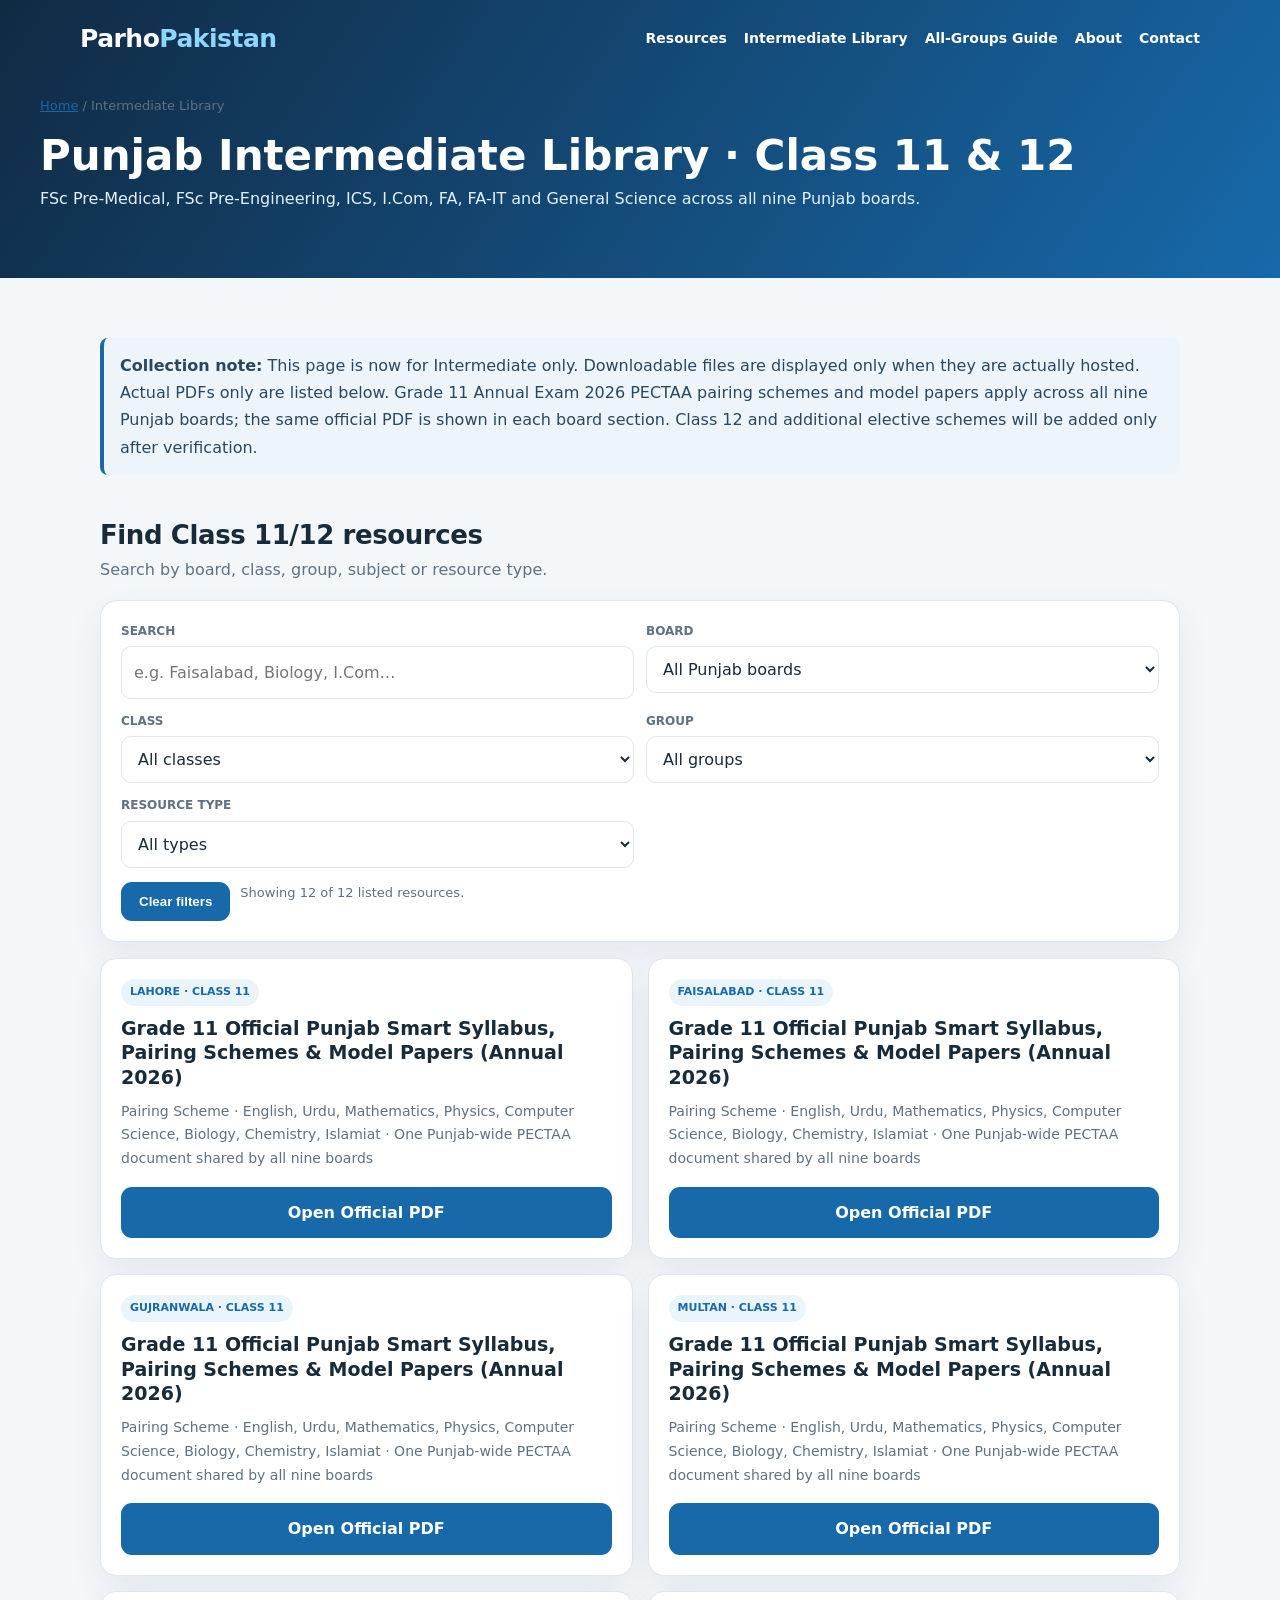
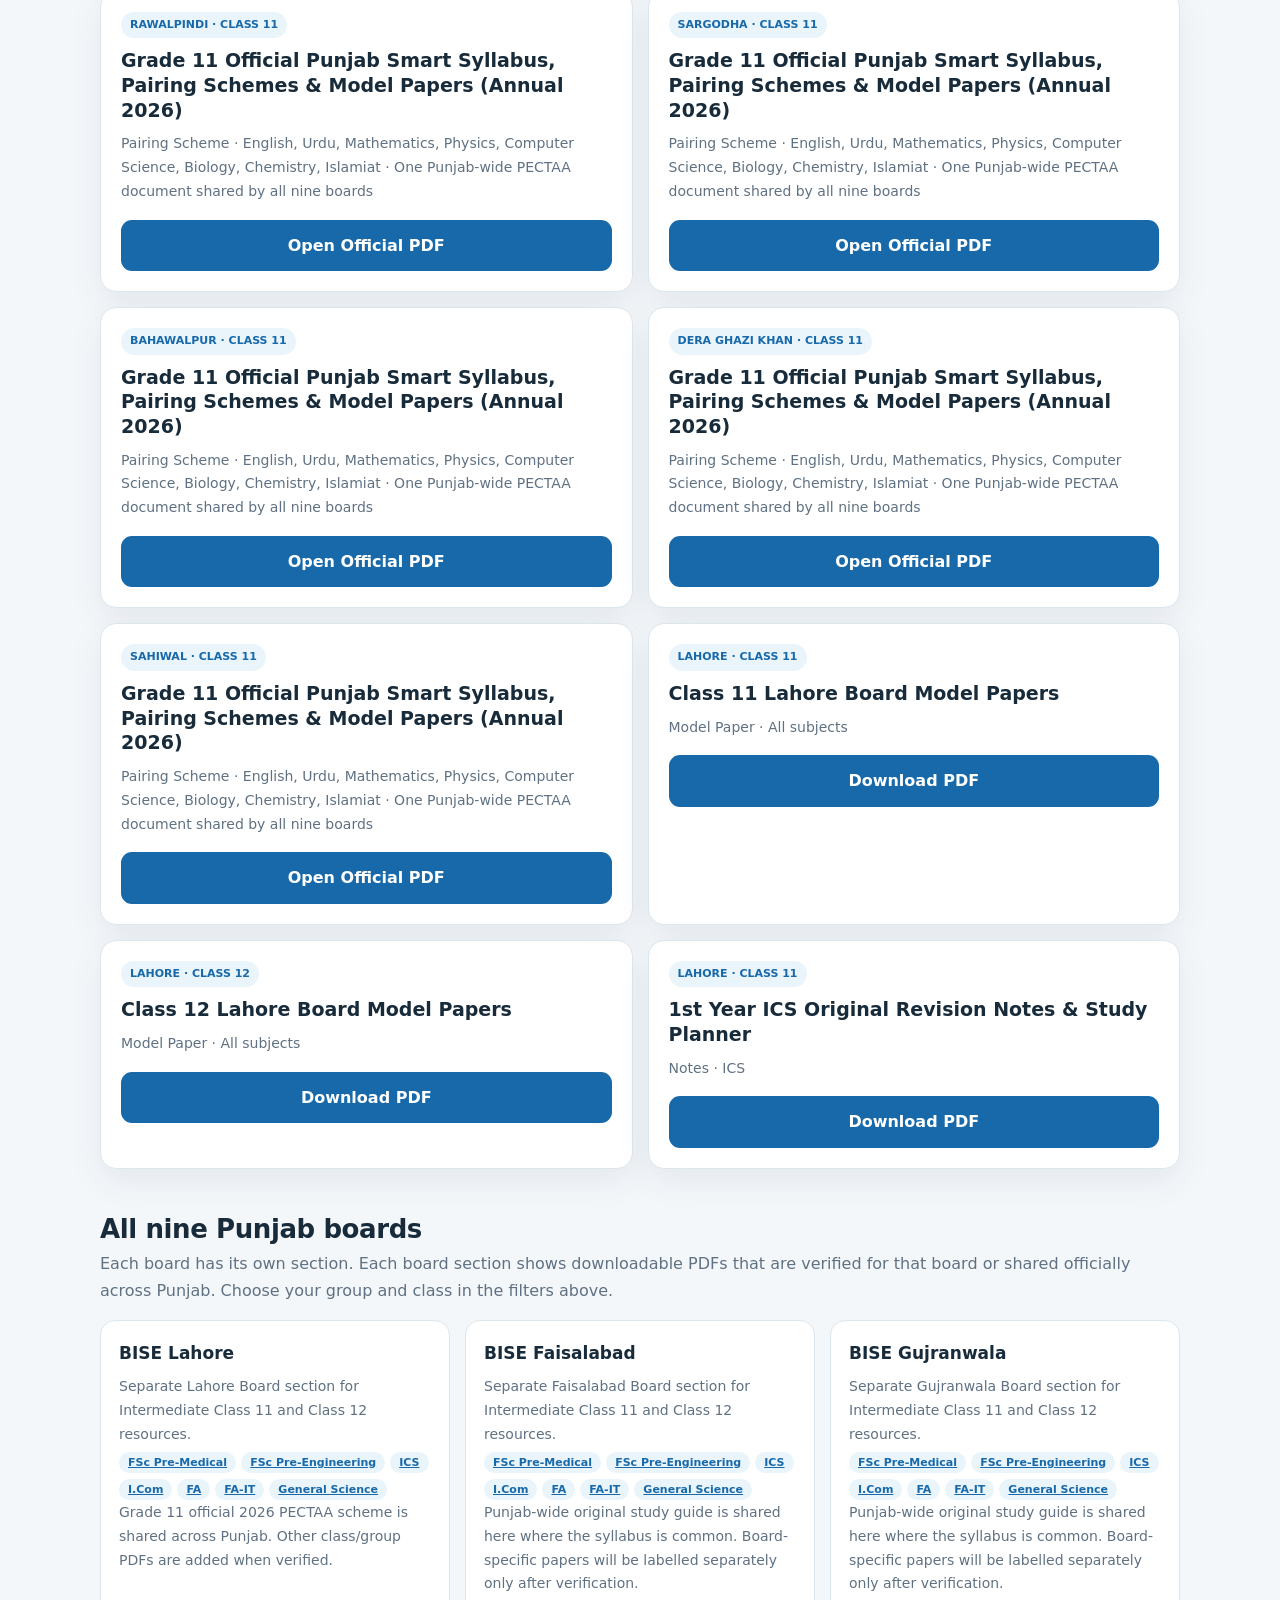
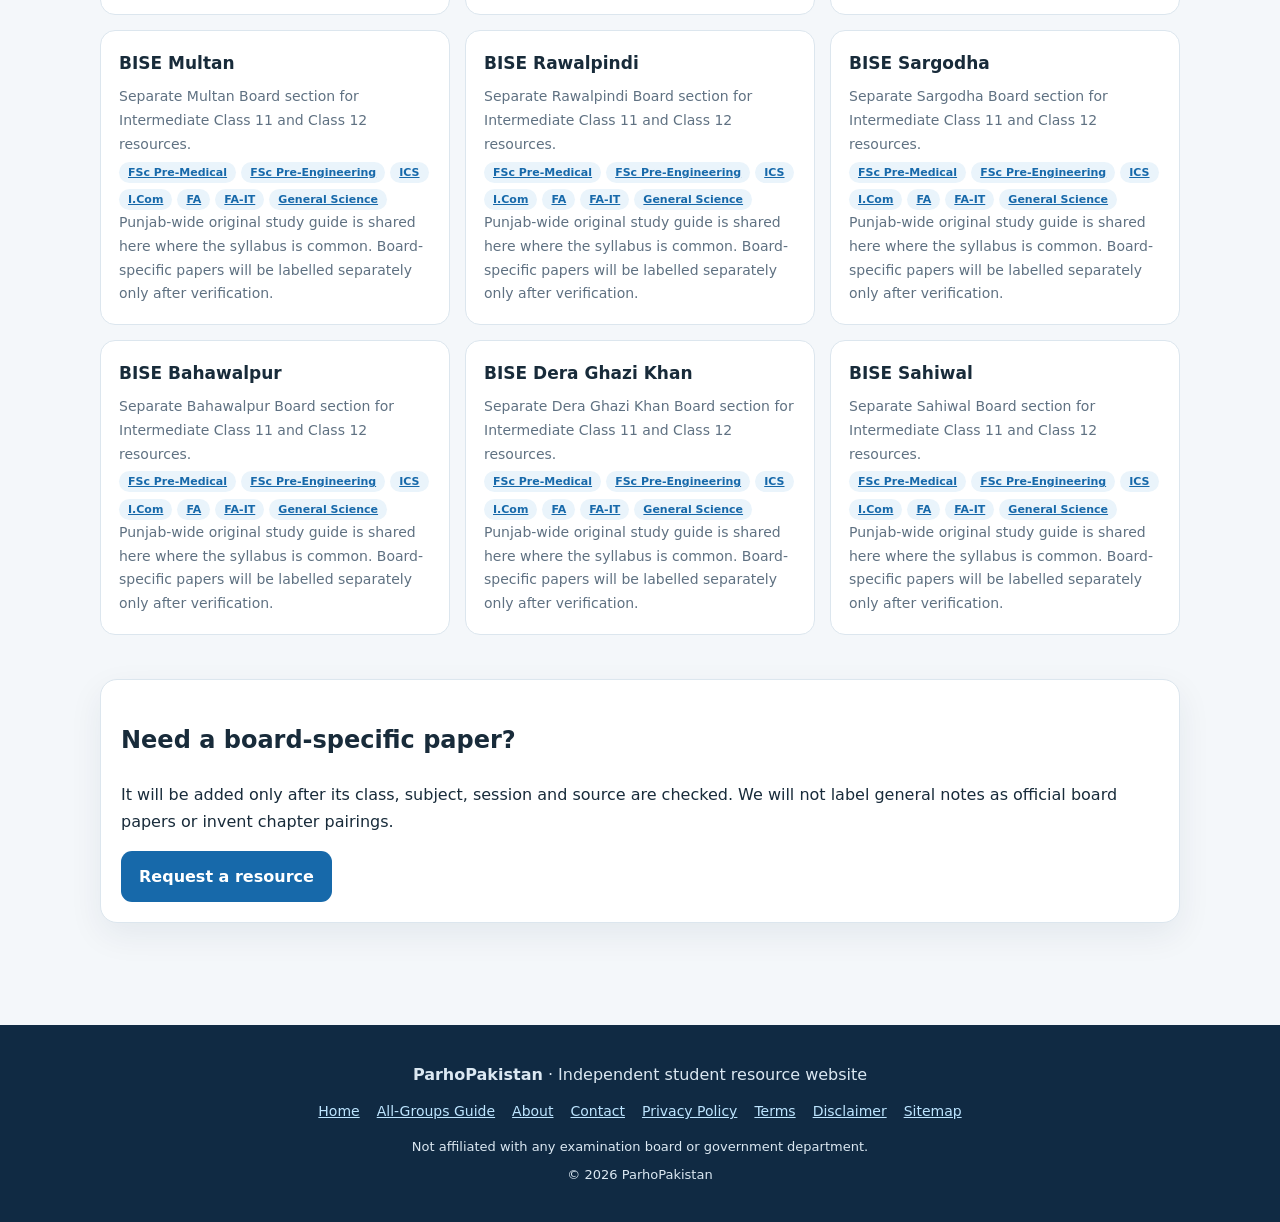
==== commit 9ec402c1: "Fix PDF library filters and list verified Grade 11 Punjab scheme PDF" ====
--- a/punjab-boards.html
+++ b/punjab-boards.html
@@ -6,7 +6,7 @@
 <header class="site-header"><div class="nav-wrap"><a class="brand" href="index.html">Parho<span>Pakistan</span></a><nav class="nav" aria-label="Main navigation"><a href="index.html#resources">Resources</a><a href="punjab-boards.html">Intermediate Library</a><a href="intermediate-study-guide.html">All-Groups Guide</a><a href="about.html">About</a><a href="contact.html">Contact</a></nav></div>
 <div class="page-hero"><div class="breadcrumbs"><a href="index.html">Home</a> / Intermediate Library</div><h1>Punjab Intermediate Library · Class 11 &amp; 12</h1><p>FSc Pre-Medical, FSc Pre-Engineering, ICS, I.Com, FA, FA-IT and General Science across all nine Punjab boards.</p></div></header>
 <main id="main" class="container">
-<section class="section"><div class="notice"><strong>Collection note:</strong> This page is now for Intermediate only. Downloadable files are displayed only when they are actually hosted. The original all-groups guide is shared across Punjab where syllabus content is common; board-specific papers are labelled separately after verification. This guide is not an official pairing scheme.</div></section>
+<section class="section"><div class="notice"><strong>Collection note:</strong> This page is now for Intermediate only. Downloadable files are displayed only when they are actually hosted. Actual PDFs only are listed below. Grade 11 Annual Exam 2026 PECTAA pairing schemes and model papers apply across all nine Punjab boards; the same official PDF is shown in each board section. Class 12 and additional elective schemes will be added only after verification.</div></section>
 <section class="section"><div class="section-head"><h2>Find Class 11/12 resources</h2><p>Search by board, class, group, subject or resource type.</p></div><div class="panel"><div class="filters">
 <div class="field"><label for="search">SEARCH</label><input id="search" type="search" placeholder="e.g. Faisalabad, Biology, I.Com…" autocomplete="off"></div>
 <div class="field"><label for="board">BOARD</label><select id="board"><option value="all">All Punjab boards</option><option>Lahore</option><option>Faisalabad</option><option>Gujranwala</option><option>Multan</option><option>Rawalpindi</option><option>Sargodha</option><option>Bahawalpur</option><option>Dera Ghazi Khan</option><option>Sahiwal</option></select></div>
@@ -14,12 +14,12 @@
 <div class="field"><label for="group">GROUP</label><select id="group"><option value="all">All groups</option><option>FSc Pre-Medical</option><option>FSc Pre-Engineering</option><option>ICS</option><option>I.Com</option><option>FA</option><option>FA-IT</option><option>General Science</option></select></div>
 <div class="field"><label for="kind">RESOURCE TYPE</label><select id="kind"><option value="all">All types</option><option value="Study Guide">Study Guides</option><option value="Model Paper">Model Papers</option><option value="Notes">Notes</option><option value="Pairing Scheme">Pairing Schemes</option><option value="Past Paper">Past Papers</option><option value="MCQs">MCQs</option></select></div>
 </div><div style="display:flex;gap:10px;flex-wrap:wrap;margin-top:14px"><button class="btn btn-blue" id="clear" type="button">Clear filters</button><span class="small muted" id="status" aria-live="polite"></span></div></div><div class="cards" id="results" aria-live="polite"></div></section>
-<div class="section"><div class="section-head"><h2>All nine Punjab boards</h2><p>Each board has its own section. Open a group link to reach the shared Punjab-wide original study roadmap; board-specific documents will be shown separately once verified.</p></div><div class="three-col">
+<div class="section"><div class="section-head"><h2>All nine Punjab boards</h2><p>Each board has its own section. Each board section shows downloadable PDFs that are verified for that board or shared officially across Punjab. Choose your group and class in the filters above.</p></div><div class="three-col">
 <article class="info board-card" id="board-1">
   <h3>BISE Lahore</h3>
   <p>Separate Lahore Board section for Intermediate Class 11 and Class 12 resources.</p>
   <div class="chips"><a class="tag" href="intermediate-study-guide.html#fsc-pre-medical">FSc Pre-Medical</a> <a class="tag" href="intermediate-study-guide.html#fsc-pre-engineering">FSc Pre-Engineering</a> <a class="tag" href="intermediate-study-guide.html#ics">ICS</a> <a class="tag" href="intermediate-study-guide.html#icom">I.Com</a> <a class="tag" href="intermediate-study-guide.html#fa">FA</a> <a class="tag" href="intermediate-study-guide.html#fa-it">FA-IT</a> <a class="tag" href="intermediate-study-guide.html#general-science">General Science</a></div>
-  <p class="small muted">Punjab-wide original study guide is shared here where the syllabus is common. Board-specific papers will be labelled separately only after verification.</p>
+  <p class="small muted">Grade 11 official 2026 PECTAA scheme is shared across Punjab. Other class/group PDFs are added when verified.</p>
 </article>
 
 <article class="info board-card" id="board-2">
@@ -83,14 +83,16 @@
 document.getElementById('year').textContent=new Date().getFullYear();
 const boards=["Lahore","Faisalabad","Gujranwala","Multan","Rawalpindi","Sargodha","Bahawalpur","Dera Ghazi Khan","Sahiwal"],groups=["FSc Pre-Medical","FSc Pre-Engineering","ICS","I.Com","FA","FA-IT","General Science"];
 const papers=[];
-for(const board of boards) for(const group of groups) for(const cls of ['11','12']) papers.push({board,cls,group,kind:'Study Guide',subject:group,title:'Class '+cls+' '+group+' Study Guide',url:'intermediate-study-guide.html#'+groups.find(g=>g[1]===group)[0]});
+const grade11OfficialPdf='https://bisesargodha.edu.pk/downloads/SmartSyllabus_11th_ALP_2025.pdf';
+for(const board of boards) papers.push({board,cls:'11',group:'All groups',kind:'Pairing Scheme',subject:'English, Urdu, Mathematics, Physics, Computer Science, Biology, Chemistry, Islamiat',title:'Grade 11 Official Punjab Smart Syllabus, Pairing Schemes & Model Papers (Annual 2026)',url:grade11OfficialPdf,note:'One Punjab-wide PECTAA document shared by all nine boards'});
 papers.push({board:'Lahore',cls:'11',group:'All groups',kind:'Model Paper',subject:'All subjects',title:'Class 11 Lahore Board Model Papers',url:'https://github.com/jin999-alt/parhopakistan/raw/refs/heads/main/ModelPapers_11th%20lahore.pdf'});
 papers.push({board:'Lahore',cls:'12',group:'All groups',kind:'Model Paper',subject:'All subjects',title:'Class 12 Lahore Board Model Papers',url:'https://github.com/jin999-alt/parhopakistan/raw/refs/heads/main/ModelPapers_12th%20lahore.pdf'});
+papers.push({board:'Lahore',cls:'11',group:'ICS',kind:'Notes',subject:'ICS',title:'1st Year ICS Original Revision Notes & Study Planner',url:'https://github.com/jin999-alt/parhopakistan/raw/refs/heads/main/ICS_1st_Year_Study_Planner_Original.pdf'});
 const $=id=>document.getElementById(id),results=$('results');
 function render(){const q=$('search').value.trim().toLowerCase(),b=$('board').value,c=$('class').value,g=$('group').value,k=$('kind').value;
-const found=papers.filter(p=>(b==='all'||p.board===b)&&(c==='all'||p.cls===c)&&(g==='all'||p.group===g)&&(k==='all'||p.kind===k)&&(!q||[p.board,p.cls,p.group,p.kind,p.subject,p.title].join(' ').toLowerCase().includes(q)));
+const found=papers.filter(p=>(b==='all'||p.board===b)&&(c==='all'||p.cls===c)&&(g==='all'||p.group===g||p.group==='All groups')&&(k==='all'||p.kind===k)&&(!q||[p.board,p.cls,p.group,p.kind,p.subject,p.title].join(' ').toLowerCase().includes(q)));
 results.replaceChildren();if(!found.length){const e=document.createElement('div');e.className='empty';e.textContent='No resource is listed for these filters yet. Try another class, board or group.';results.append(e)}
-found.forEach(p=>{const card=document.createElement('article');card.className='card';const tag=document.createElement('span');tag.className='tag';tag.textContent=p.board.toUpperCase()+' · CLASS '+p.cls;const h=document.createElement('h3');h.textContent=p.title;const d=document.createElement('p');d.textContent=p.kind+' · '+p.subject;const a=document.createElement('a');a.className='btn btn-blue';a.href=p.url;a.textContent=p.kind==='Study Guide'?'Open Guide':'Download PDF';if(p.url.startsWith('http')){a.target='_blank';a.rel='noopener noreferrer'}card.append(tag,h,d,a);results.append(card)});
+found.forEach(p=>{const card=document.createElement('article');card.className='card';const tag=document.createElement('span');tag.className='tag';tag.textContent=p.board.toUpperCase()+' · CLASS '+p.cls;const h=document.createElement('h3');h.textContent=p.title;const d=document.createElement('p');d.textContent=p.kind+' · '+p.subject+(p.note?' · '+p.note:'');const a=document.createElement('a');a.className='btn btn-blue';a.href=p.url;a.textContent=p.kind==='Study Guide'?'Open Guide':(p.kind==='Pairing Scheme'?'Open Official PDF':'Download PDF');if(p.url.startsWith('http')){a.target='_blank';a.rel='noopener noreferrer'}card.append(tag,h,d,a);results.append(card)});
 $('status').textContent='Showing '+found.length+' of '+papers.length+' listed resources.'}
 ['search','board','class','group','kind'].forEach(id=>$(id).addEventListener(id==='search'?'input':'change',render));
 $('clear').addEventListener('click',()=>{['search','board','class','group','kind'].forEach(id=>$(id).value=id==='search'?'': 'all');render()});render();
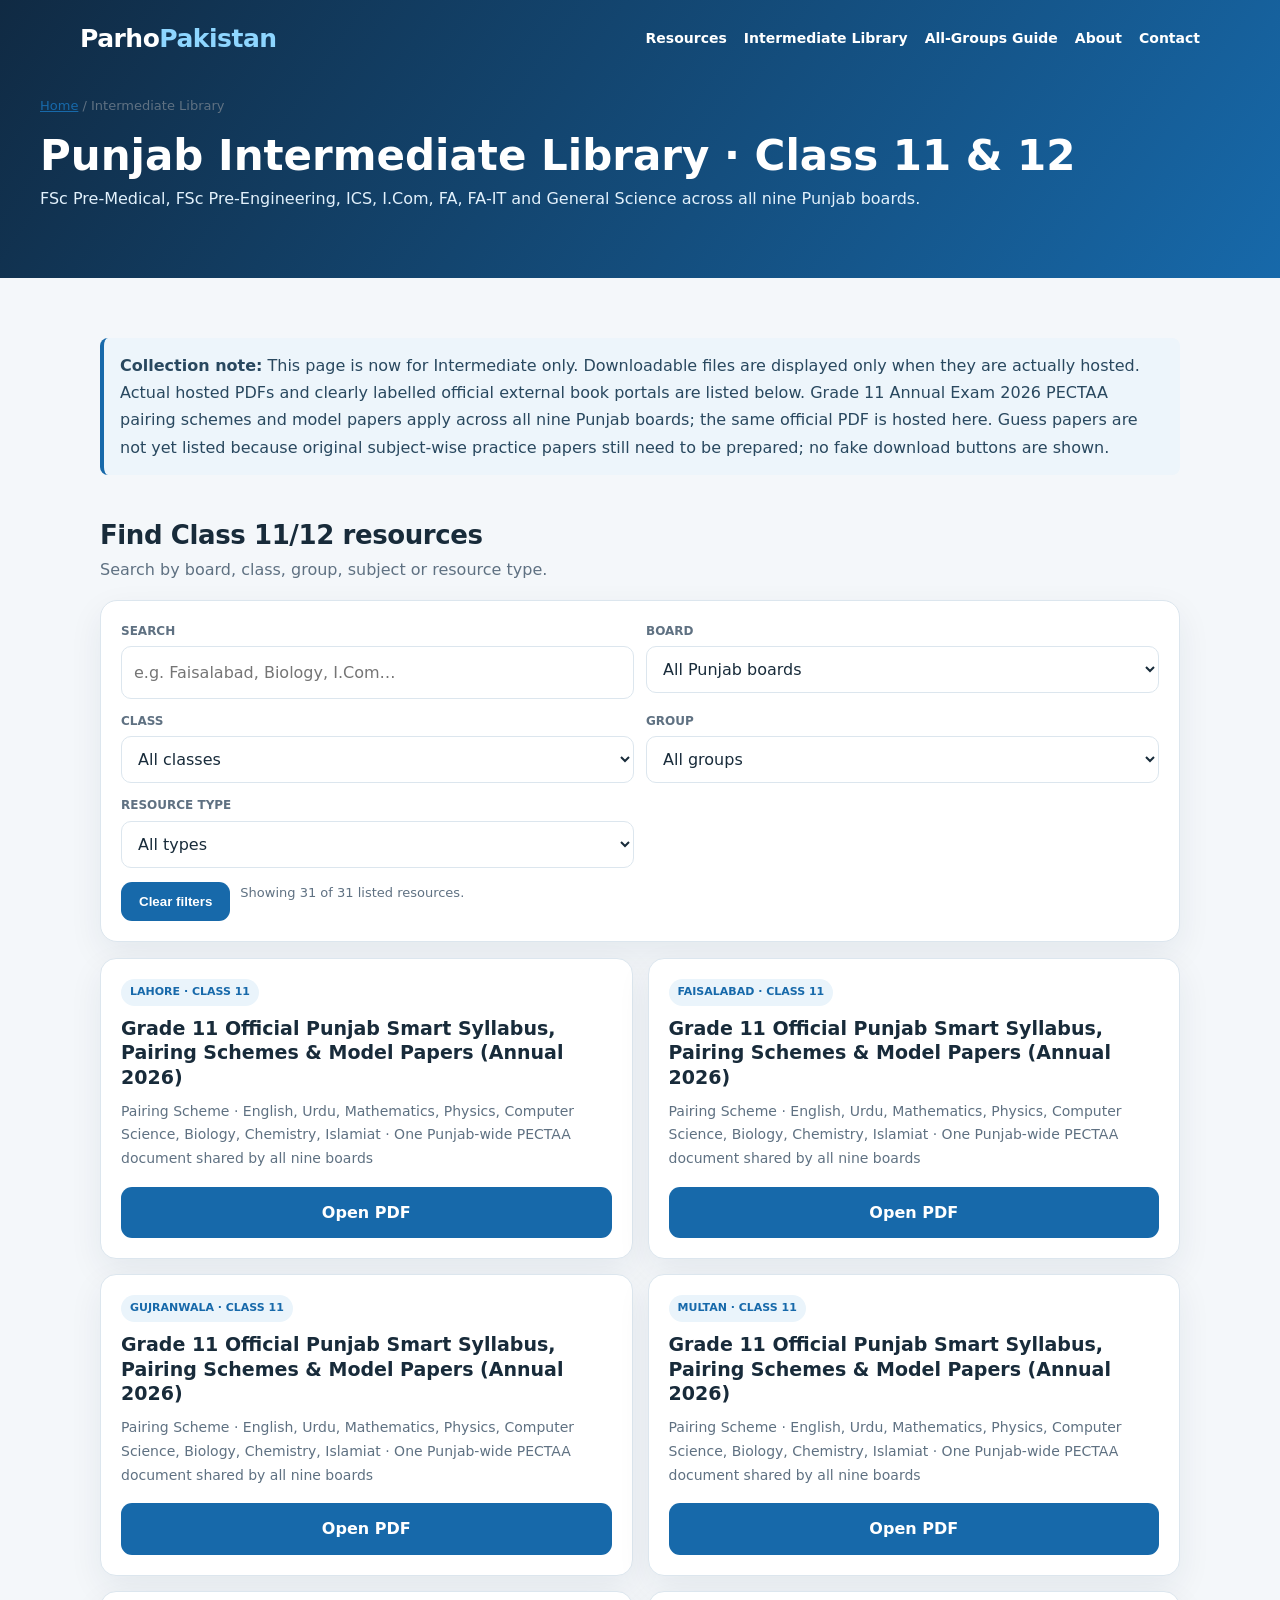
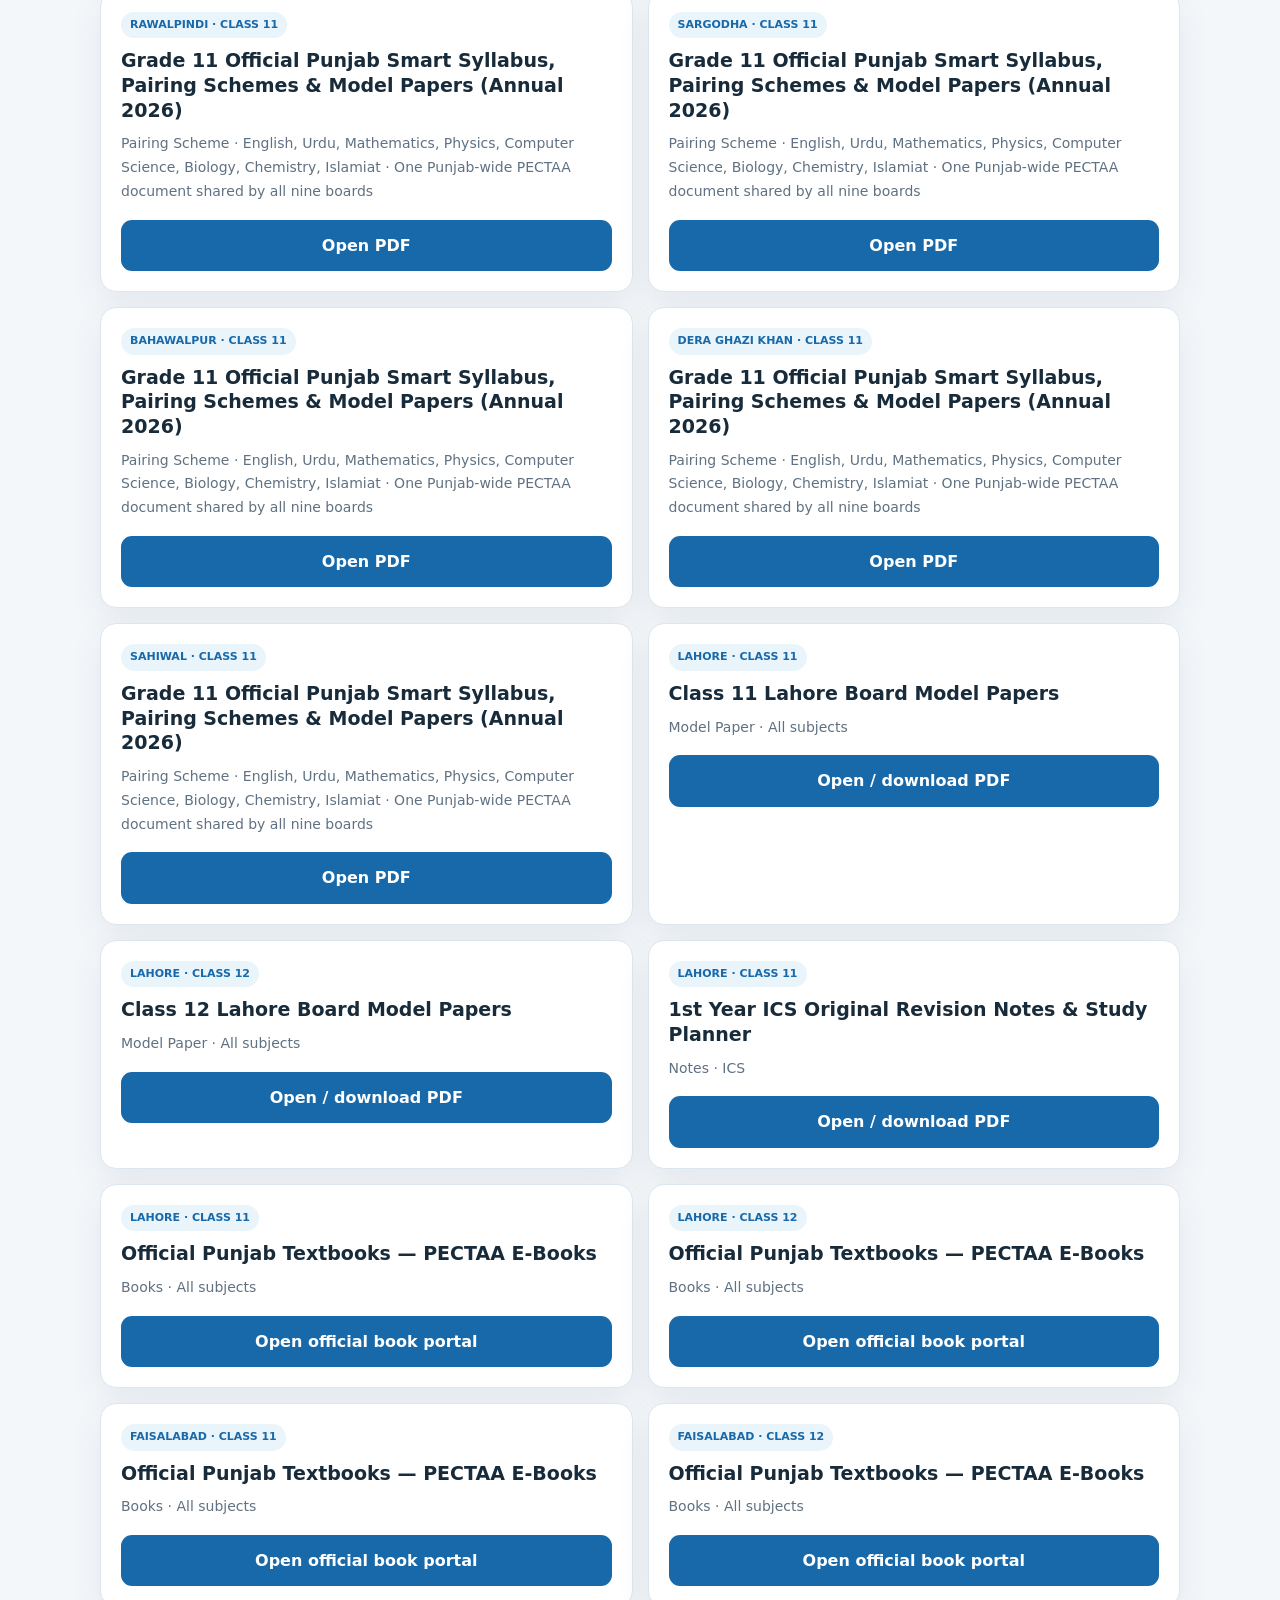
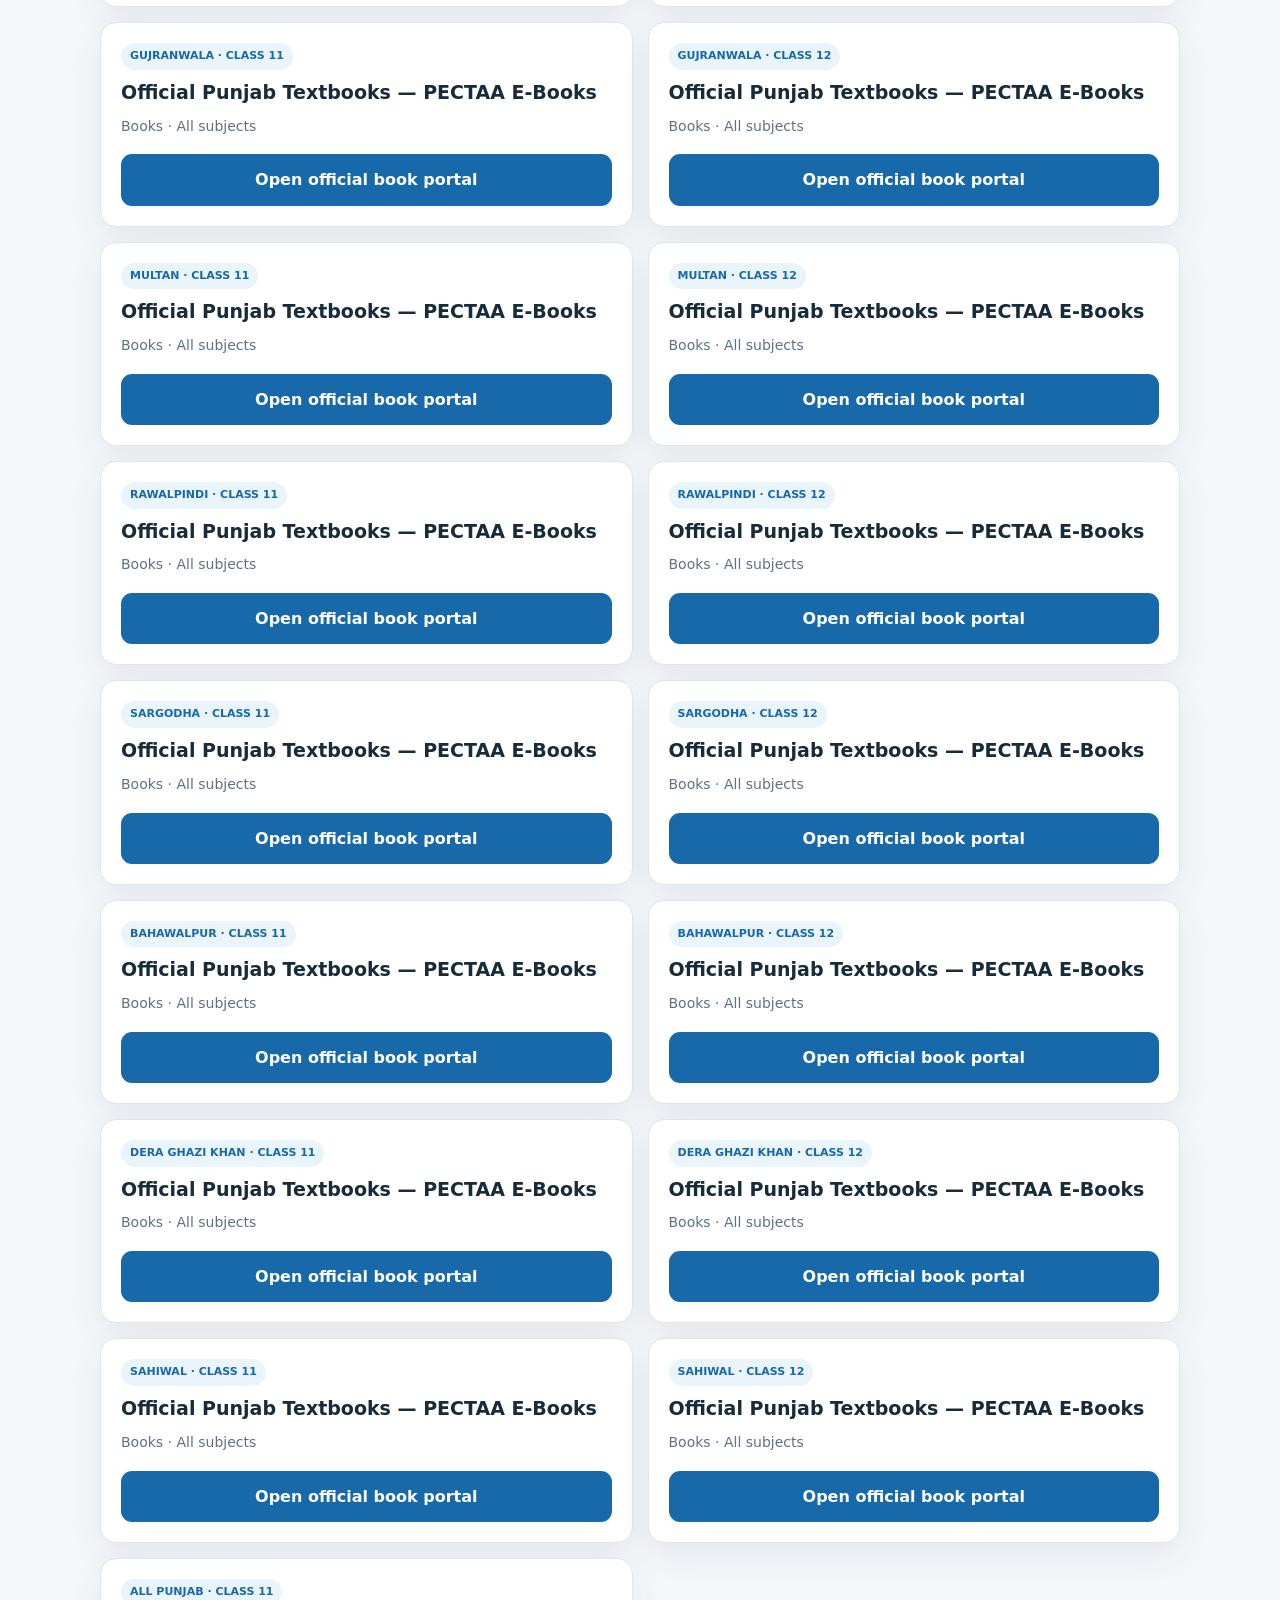
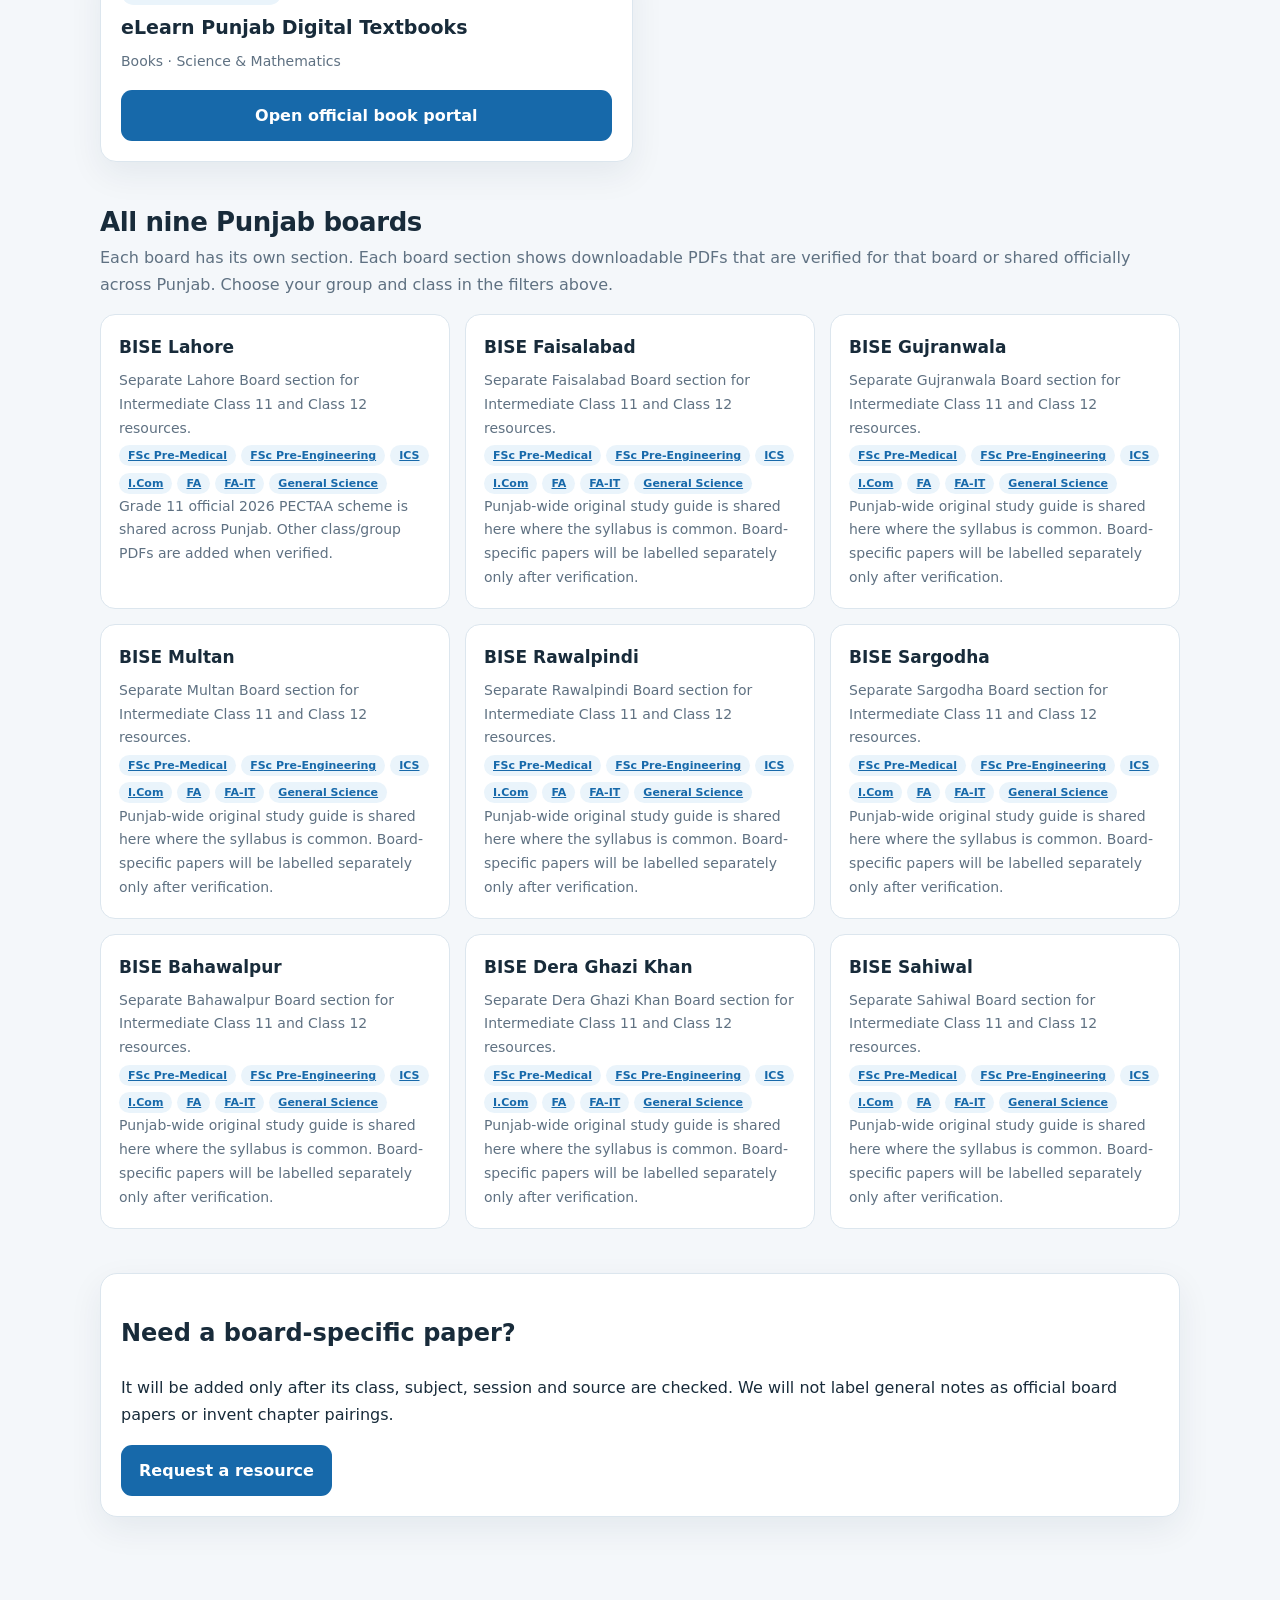
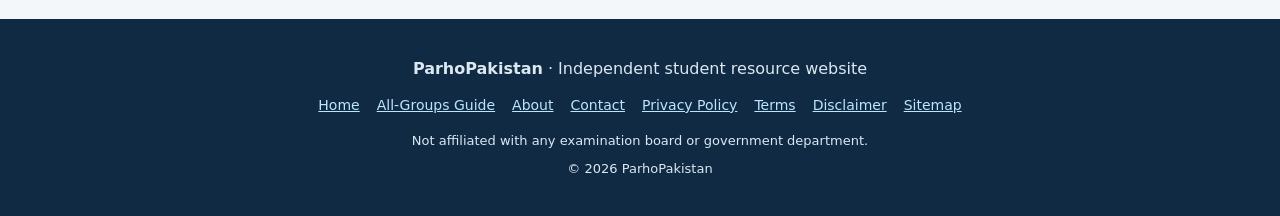
==== commit 33b925d8: "Fix library PDF buttons and add official textbook links" ====
--- a/punjab-boards.html
+++ b/punjab-boards.html
@@ -6,13 +6,13 @@
 <header class="site-header"><div class="nav-wrap"><a class="brand" href="index.html">Parho<span>Pakistan</span></a><nav class="nav" aria-label="Main navigation"><a href="index.html#resources">Resources</a><a href="punjab-boards.html">Intermediate Library</a><a href="intermediate-study-guide.html">All-Groups Guide</a><a href="about.html">About</a><a href="contact.html">Contact</a></nav></div>
 <div class="page-hero"><div class="breadcrumbs"><a href="index.html">Home</a> / Intermediate Library</div><h1>Punjab Intermediate Library · Class 11 &amp; 12</h1><p>FSc Pre-Medical, FSc Pre-Engineering, ICS, I.Com, FA, FA-IT and General Science across all nine Punjab boards.</p></div></header>
 <main id="main" class="container">
-<section class="section"><div class="notice"><strong>Collection note:</strong> This page is now for Intermediate only. Downloadable files are displayed only when they are actually hosted. Actual PDFs only are listed below. Grade 11 Annual Exam 2026 PECTAA pairing schemes and model papers apply across all nine Punjab boards; the same official PDF is shown in each board section. Class 12 and additional elective schemes will be added only after verification.</div></section>
+<section class="section"><div class="notice"><strong>Collection note:</strong> This page is now for Intermediate only. Downloadable files are displayed only when they are actually hosted. Actual hosted PDFs and clearly labelled official external book portals are listed below. Grade 11 Annual Exam 2026 PECTAA pairing schemes and model papers apply across all nine Punjab boards; the same official PDF is hosted here. Guess papers are not yet listed because original subject-wise practice papers still need to be prepared; no fake download buttons are shown.</div></section>
 <section class="section"><div class="section-head"><h2>Find Class 11/12 resources</h2><p>Search by board, class, group, subject or resource type.</p></div><div class="panel"><div class="filters">
 <div class="field"><label for="search">SEARCH</label><input id="search" type="search" placeholder="e.g. Faisalabad, Biology, I.Com…" autocomplete="off"></div>
 <div class="field"><label for="board">BOARD</label><select id="board"><option value="all">All Punjab boards</option><option>Lahore</option><option>Faisalabad</option><option>Gujranwala</option><option>Multan</option><option>Rawalpindi</option><option>Sargodha</option><option>Bahawalpur</option><option>Dera Ghazi Khan</option><option>Sahiwal</option></select></div>
 <div class="field"><label for="class">CLASS</label><select id="class"><option value="all">All classes</option><option value="11">Class 11</option><option value="12">Class 12</option></select></div>
 <div class="field"><label for="group">GROUP</label><select id="group"><option value="all">All groups</option><option>FSc Pre-Medical</option><option>FSc Pre-Engineering</option><option>ICS</option><option>I.Com</option><option>FA</option><option>FA-IT</option><option>General Science</option></select></div>
-<div class="field"><label for="kind">RESOURCE TYPE</label><select id="kind"><option value="all">All types</option><option value="Study Guide">Study Guides</option><option value="Model Paper">Model Papers</option><option value="Notes">Notes</option><option value="Pairing Scheme">Pairing Schemes</option><option value="Past Paper">Past Papers</option><option value="MCQs">MCQs</option></select></div>
+<div class="field"><label for="kind">RESOURCE TYPE</label><select id="kind"><option value="all">All types</option><option value="Study Guide">Study Guides</option><option value="Books">Books</option><option value="Guess Paper">Guess Papers</option><option value="Model Paper">Model Papers</option><option value="Notes">Notes</option><option value="Pairing Scheme">Pairing Schemes</option><option value="Past Paper">Past Papers</option><option value="MCQs">MCQs</option></select></div>
 </div><div style="display:flex;gap:10px;flex-wrap:wrap;margin-top:14px"><button class="btn btn-blue" id="clear" type="button">Clear filters</button><span class="small muted" id="status" aria-live="polite"></span></div></div><div class="cards" id="results" aria-live="polite"></div></section>
 <div class="section"><div class="section-head"><h2>All nine Punjab boards</h2><p>Each board has its own section. Each board section shows downloadable PDFs that are verified for that board or shared officially across Punjab. Choose your group and class in the filters above.</p></div><div class="three-col">
 <article class="info board-card" id="board-1">
@@ -83,16 +83,18 @@
 document.getElementById('year').textContent=new Date().getFullYear();
 const boards=["Lahore","Faisalabad","Gujranwala","Multan","Rawalpindi","Sargodha","Bahawalpur","Dera Ghazi Khan","Sahiwal"],groups=["FSc Pre-Medical","FSc Pre-Engineering","ICS","I.Com","FA","FA-IT","General Science"];
 const papers=[];
-const grade11OfficialPdf='https://bisesargodha.edu.pk/downloads/SmartSyllabus_11th_ALP_2025.pdf';
+const grade11OfficialPdf='./Notification-ALP-Grade-11.pdf';
 for(const board of boards) papers.push({board,cls:'11',group:'All groups',kind:'Pairing Scheme',subject:'English, Urdu, Mathematics, Physics, Computer Science, Biology, Chemistry, Islamiat',title:'Grade 11 Official Punjab Smart Syllabus, Pairing Schemes & Model Papers (Annual 2026)',url:grade11OfficialPdf,note:'One Punjab-wide PECTAA document shared by all nine boards'});
-papers.push({board:'Lahore',cls:'11',group:'All groups',kind:'Model Paper',subject:'All subjects',title:'Class 11 Lahore Board Model Papers',url:'https://github.com/jin999-alt/parhopakistan/raw/refs/heads/main/ModelPapers_11th%20lahore.pdf'});
-papers.push({board:'Lahore',cls:'12',group:'All groups',kind:'Model Paper',subject:'All subjects',title:'Class 12 Lahore Board Model Papers',url:'https://github.com/jin999-alt/parhopakistan/raw/refs/heads/main/ModelPapers_12th%20lahore.pdf'});
-papers.push({board:'Lahore',cls:'11',group:'ICS',kind:'Notes',subject:'ICS',title:'1st Year ICS Original Revision Notes & Study Planner',url:'https://github.com/jin999-alt/parhopakistan/raw/refs/heads/main/ICS_1st_Year_Study_Planner_Original.pdf'});
+papers.push({board:'Lahore',cls:'11',group:'All groups',kind:'Model Paper',subject:'All subjects',title:'Class 11 Lahore Board Model Papers',url:'./ModelPapers_11th%20lahore.pdf'});
+papers.push({board:'Lahore',cls:'12',group:'All groups',kind:'Model Paper',subject:'All subjects',title:'Class 12 Lahore Board Model Papers',url:'./ModelPapers_12th%20lahore.pdf'});
+papers.push({board:'Lahore',cls:'11',group:'ICS',kind:'Notes',subject:'ICS',title:'1st Year ICS Original Revision Notes & Study Planner',url:'./ICS_1st_Year_Study_Planner_Original.pdf'});
+for(const board of boards){papers.push({board,cls:'11',group:'All groups',kind:'Books',subject:'All subjects',title:'Official Punjab Textbooks — PECTAA E-Books',url:'https://pectaa.edu.pk/books-and-publications/',external:true},{board,cls:'12',group:'All groups',kind:'Books',subject:'All subjects',title:'Official Punjab Textbooks — PECTAA E-Books',url:'https://pectaa.edu.pk/books-and-publications/',external:true});}
+papers.push({board:'All Punjab',cls:'11',group:'All groups',kind:'Books',subject:'Science & Mathematics',title:'eLearn Punjab Digital Textbooks',url:'https://www.elearn.gov.pk/',external:true});
 const $=id=>document.getElementById(id),results=$('results');
 function render(){const q=$('search').value.trim().toLowerCase(),b=$('board').value,c=$('class').value,g=$('group').value,k=$('kind').value;
 const found=papers.filter(p=>(b==='all'||p.board===b)&&(c==='all'||p.cls===c)&&(g==='all'||p.group===g||p.group==='All groups')&&(k==='all'||p.kind===k)&&(!q||[p.board,p.cls,p.group,p.kind,p.subject,p.title].join(' ').toLowerCase().includes(q)));
 results.replaceChildren();if(!found.length){const e=document.createElement('div');e.className='empty';e.textContent='No resource is listed for these filters yet. Try another class, board or group.';results.append(e)}
-found.forEach(p=>{const card=document.createElement('article');card.className='card';const tag=document.createElement('span');tag.className='tag';tag.textContent=p.board.toUpperCase()+' · CLASS '+p.cls;const h=document.createElement('h3');h.textContent=p.title;const d=document.createElement('p');d.textContent=p.kind+' · '+p.subject+(p.note?' · '+p.note:'');const a=document.createElement('a');a.className='btn btn-blue';a.href=p.url;a.textContent=p.kind==='Study Guide'?'Open Guide':(p.kind==='Pairing Scheme'?'Open Official PDF':'Download PDF');if(p.url.startsWith('http')){a.target='_blank';a.rel='noopener noreferrer'}card.append(tag,h,d,a);results.append(card)});
+found.forEach(p=>{const card=document.createElement('article');card.className='card';const tag=document.createElement('span');tag.className='tag';tag.textContent=p.board.toUpperCase()+' · CLASS '+p.cls;const h=document.createElement('h3');h.textContent=p.title;const d=document.createElement('p');d.textContent=p.kind+' · '+p.subject+(p.note?' · '+p.note:'');const a=document.createElement('a');a.className='btn btn-blue';a.href=p.url;a.textContent=p.external?'Open official book portal':(p.kind==='Study Guide'?'Open Guide':(p.kind==='Pairing Scheme'?'Open PDF':'Open / download PDF'));if(p.external){a.target='_blank';a.rel='noopener noreferrer'}card.append(tag,h,d,a);results.append(card)});
 $('status').textContent='Showing '+found.length+' of '+papers.length+' listed resources.'}
 ['search','board','class','group','kind'].forEach(id=>$(id).addEventListener(id==='search'?'input':'change',render));
 $('clear').addEventListener('click',()=>{['search','board','class','group','kind'].forEach(id=>$(id).value=id==='search'?'': 'all');render()});render();
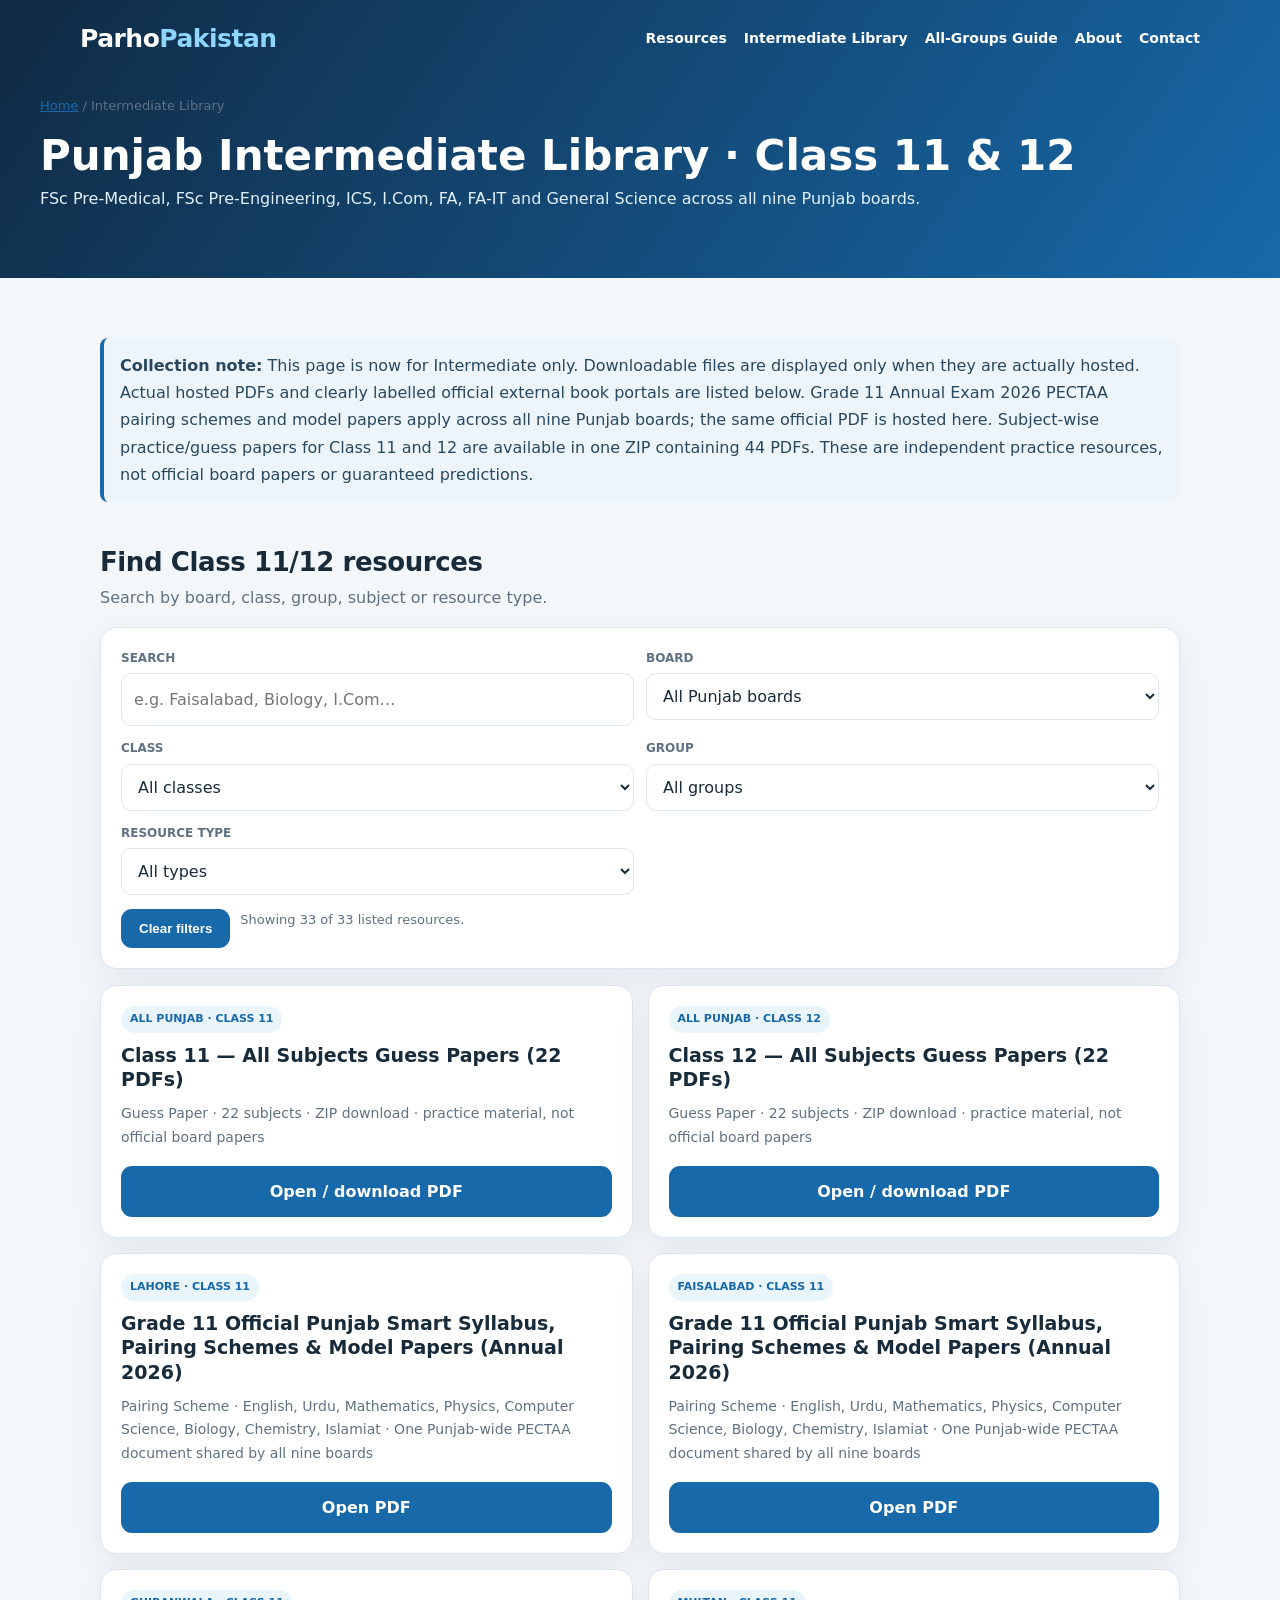
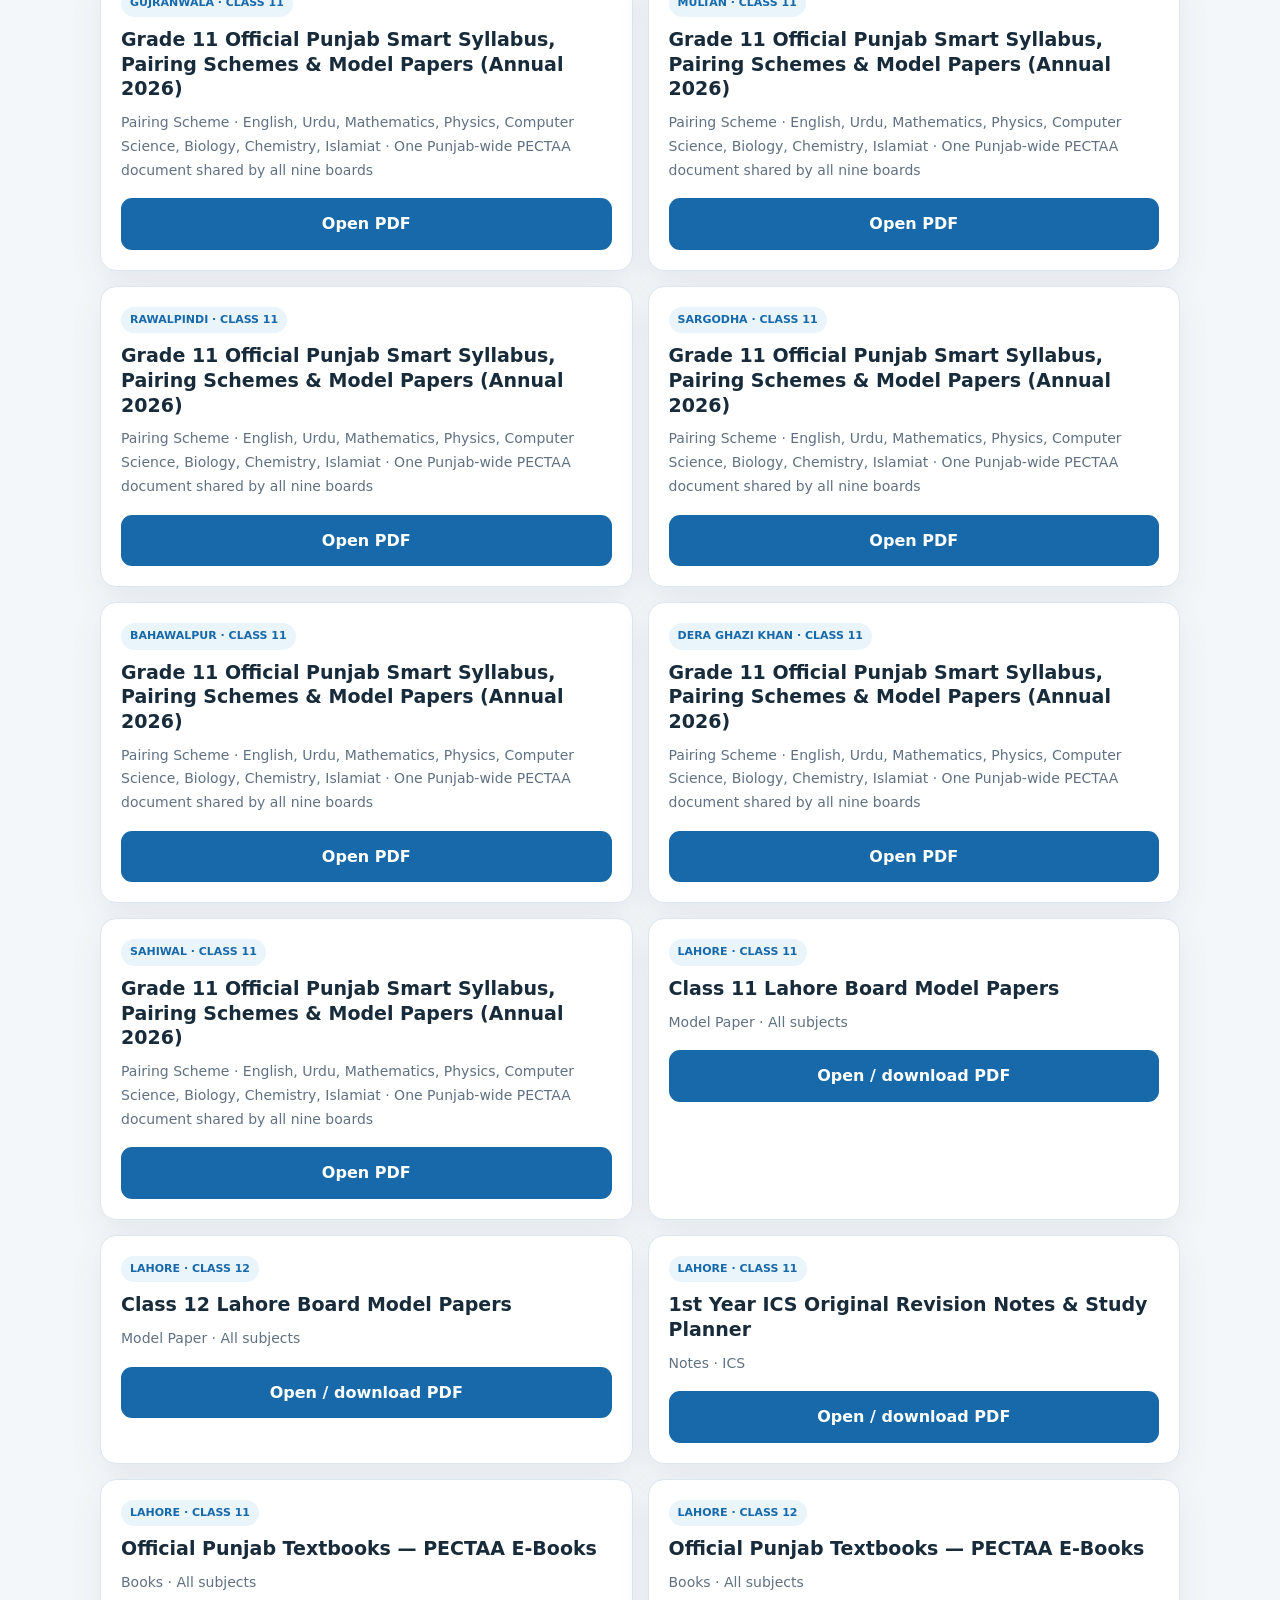
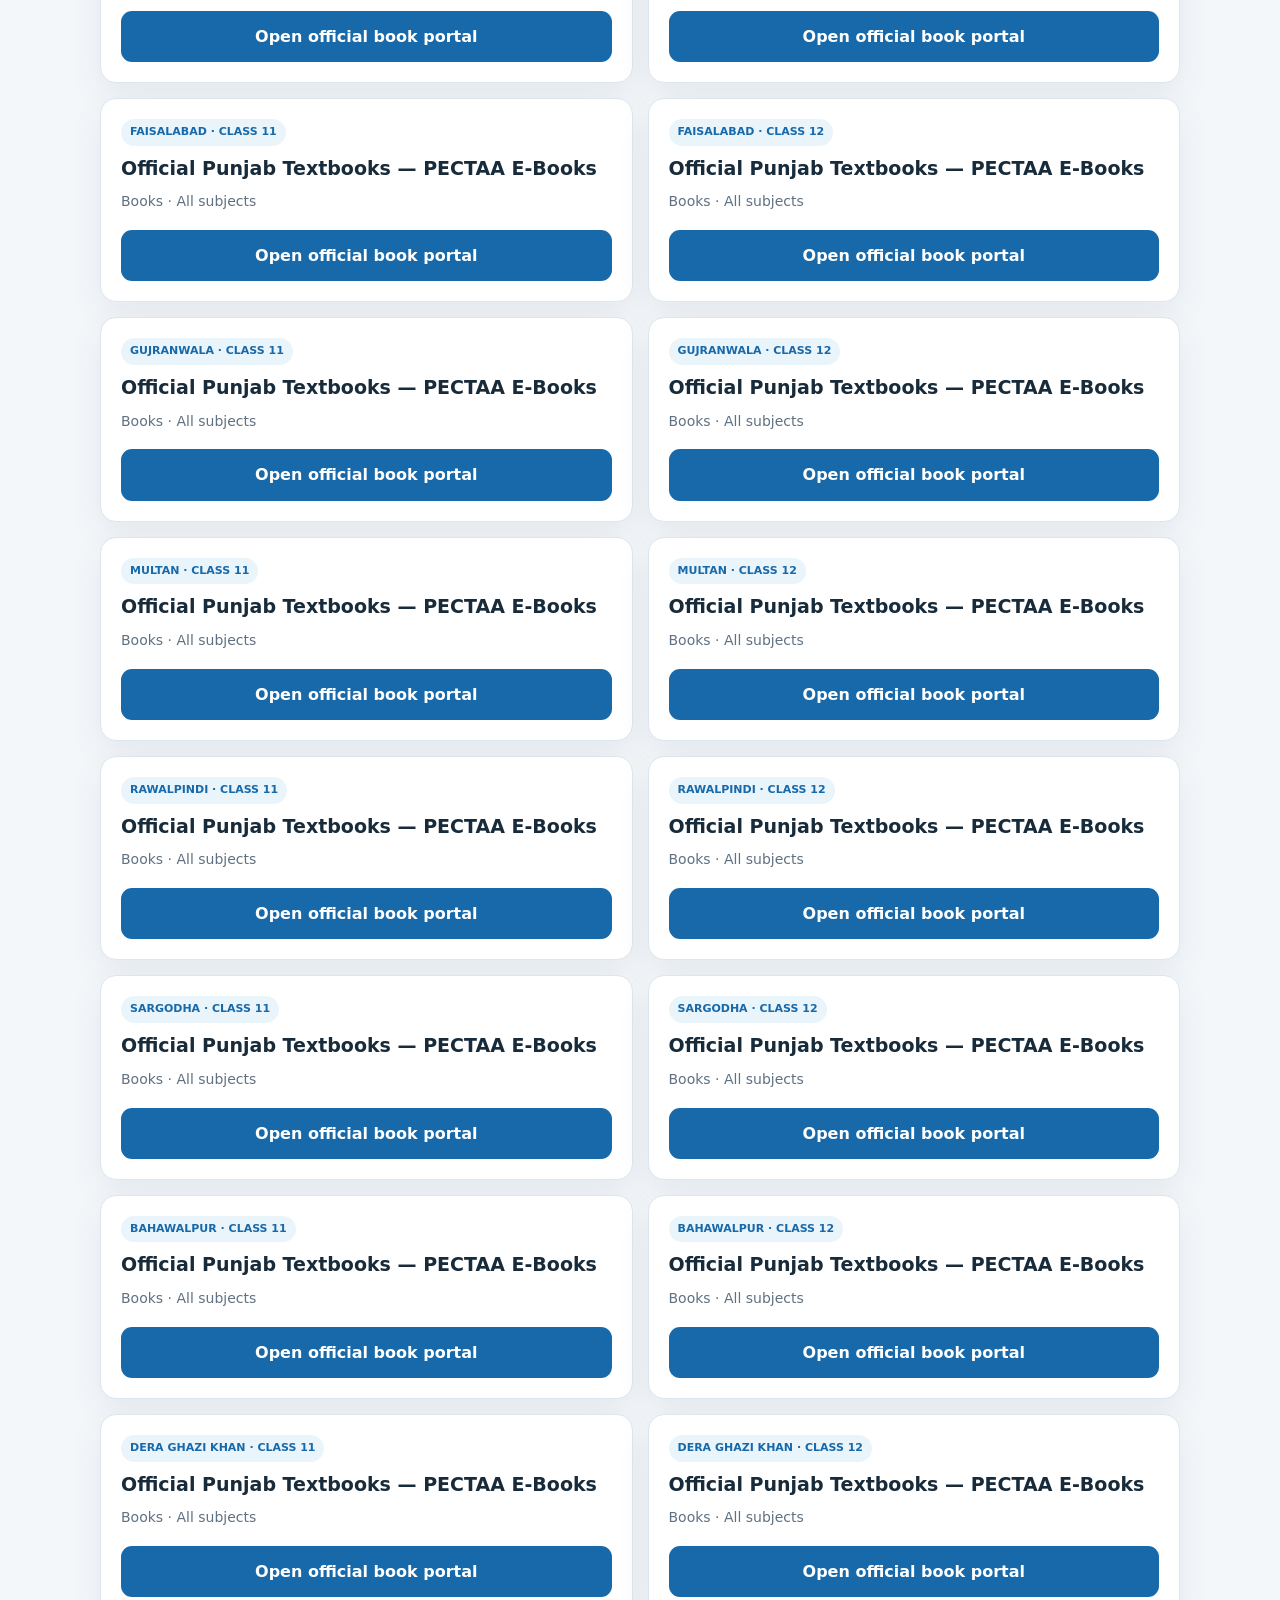
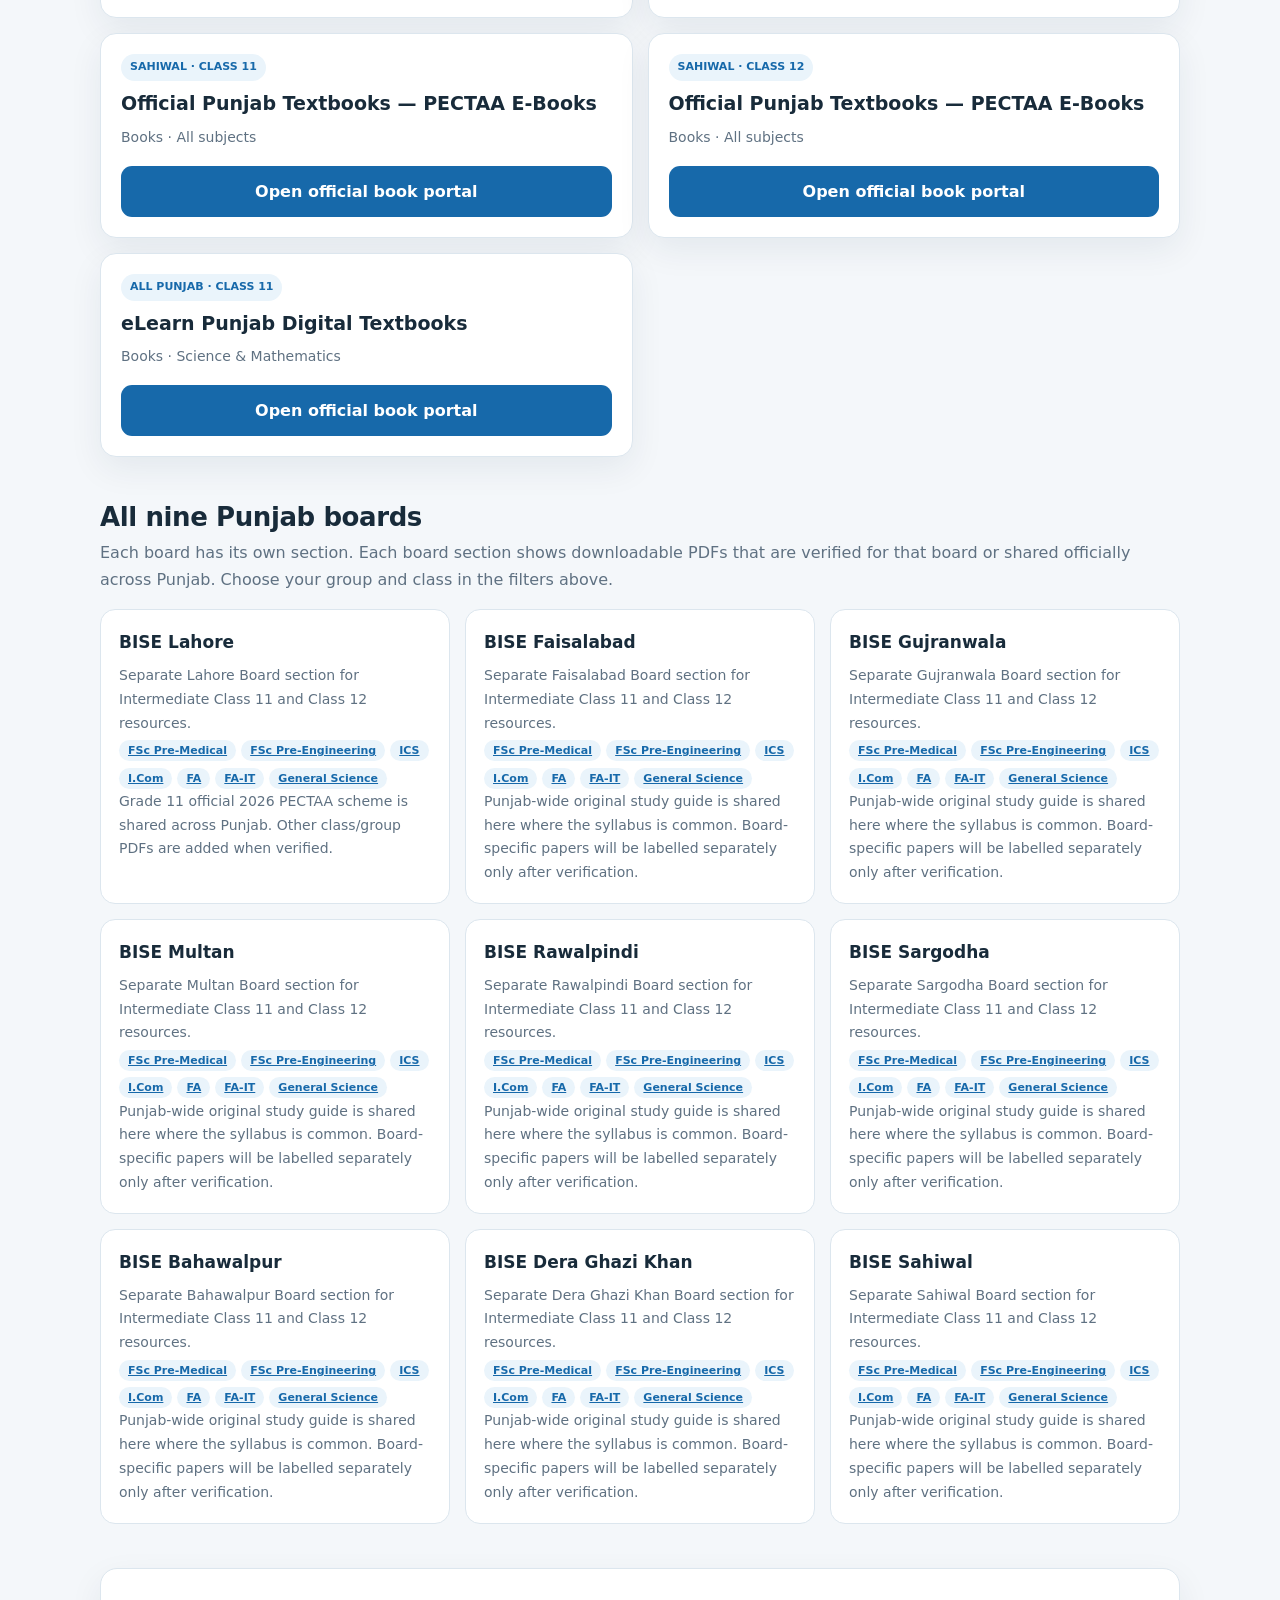
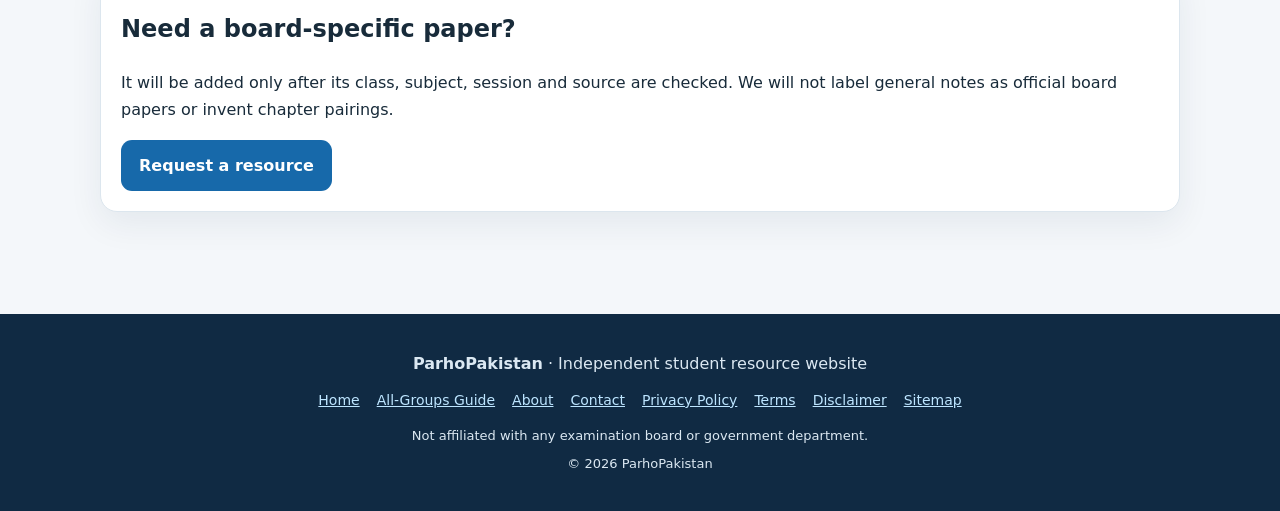
==== commit 88418559: "Add Class 11 and 12 guess paper downloads to Intermediate Library" ====
--- a/punjab-boards.html
+++ b/punjab-boards.html
@@ -6,7 +6,7 @@
 <header class="site-header"><div class="nav-wrap"><a class="brand" href="index.html">Parho<span>Pakistan</span></a><nav class="nav" aria-label="Main navigation"><a href="index.html#resources">Resources</a><a href="punjab-boards.html">Intermediate Library</a><a href="intermediate-study-guide.html">All-Groups Guide</a><a href="about.html">About</a><a href="contact.html">Contact</a></nav></div>
 <div class="page-hero"><div class="breadcrumbs"><a href="index.html">Home</a> / Intermediate Library</div><h1>Punjab Intermediate Library · Class 11 &amp; 12</h1><p>FSc Pre-Medical, FSc Pre-Engineering, ICS, I.Com, FA, FA-IT and General Science across all nine Punjab boards.</p></div></header>
 <main id="main" class="container">
-<section class="section"><div class="notice"><strong>Collection note:</strong> This page is now for Intermediate only. Downloadable files are displayed only when they are actually hosted. Actual hosted PDFs and clearly labelled official external book portals are listed below. Grade 11 Annual Exam 2026 PECTAA pairing schemes and model papers apply across all nine Punjab boards; the same official PDF is hosted here. Guess papers are not yet listed because original subject-wise practice papers still need to be prepared; no fake download buttons are shown.</div></section>
+<section class="section"><div class="notice"><strong>Collection note:</strong> This page is now for Intermediate only. Downloadable files are displayed only when they are actually hosted. Actual hosted PDFs and clearly labelled official external book portals are listed below. Grade 11 Annual Exam 2026 PECTAA pairing schemes and model papers apply across all nine Punjab boards; the same official PDF is hosted here. Subject-wise practice/guess papers for Class 11 and 12 are available in one ZIP containing 44 PDFs. These are independent practice resources, not official board papers or guaranteed predictions.</div></section>
 <section class="section"><div class="section-head"><h2>Find Class 11/12 resources</h2><p>Search by board, class, group, subject or resource type.</p></div><div class="panel"><div class="filters">
 <div class="field"><label for="search">SEARCH</label><input id="search" type="search" placeholder="e.g. Faisalabad, Biology, I.Com…" autocomplete="off"></div>
 <div class="field"><label for="board">BOARD</label><select id="board"><option value="all">All Punjab boards</option><option>Lahore</option><option>Faisalabad</option><option>Gujranwala</option><option>Multan</option><option>Rawalpindi</option><option>Sargodha</option><option>Bahawalpur</option><option>Dera Ghazi Khan</option><option>Sahiwal</option></select></div>
@@ -83,6 +83,8 @@
 document.getElementById('year').textContent=new Date().getFullYear();
 const boards=["Lahore","Faisalabad","Gujranwala","Multan","Rawalpindi","Sargodha","Bahawalpur","Dera Ghazi Khan","Sahiwal"],groups=["FSc Pre-Medical","FSc Pre-Engineering","ICS","I.Com","FA","FA-IT","General Science"];
 const papers=[];
+papers.push({board:'All Punjab',cls:'11',group:'All groups',kind:'Guess Paper',subject:'22 subjects',title:'Class 11 — All Subjects Guess Papers (22 PDFs)',url:'./ParhoPakistan_All_Punjab_Boards_Guess_Papers%20(1).zip',note:'ZIP download · practice material, not official board papers'});
+papers.push({board:'All Punjab',cls:'12',group:'All groups',kind:'Guess Paper',subject:'22 subjects',title:'Class 12 — All Subjects Guess Papers (22 PDFs)',url:'./ParhoPakistan_All_Punjab_Boards_Guess_Papers%20(1).zip',note:'ZIP download · practice material, not official board papers'});
 const grade11OfficialPdf='./Notification-ALP-Grade-11.pdf';
 for(const board of boards) papers.push({board,cls:'11',group:'All groups',kind:'Pairing Scheme',subject:'English, Urdu, Mathematics, Physics, Computer Science, Biology, Chemistry, Islamiat',title:'Grade 11 Official Punjab Smart Syllabus, Pairing Schemes & Model Papers (Annual 2026)',url:grade11OfficialPdf,note:'One Punjab-wide PECTAA document shared by all nine boards'});
 papers.push({board:'Lahore',cls:'11',group:'All groups',kind:'Model Paper',subject:'All subjects',title:'Class 11 Lahore Board Model Papers',url:'./ModelPapers_11th%20lahore.pdf'});
@@ -92,7 +94,7 @@
 papers.push({board:'All Punjab',cls:'11',group:'All groups',kind:'Books',subject:'Science & Mathematics',title:'eLearn Punjab Digital Textbooks',url:'https://www.elearn.gov.pk/',external:true});
 const $=id=>document.getElementById(id),results=$('results');
 function render(){const q=$('search').value.trim().toLowerCase(),b=$('board').value,c=$('class').value,g=$('group').value,k=$('kind').value;
-const found=papers.filter(p=>(b==='all'||p.board===b)&&(c==='all'||p.cls===c)&&(g==='all'||p.group===g||p.group==='All groups')&&(k==='all'||p.kind===k)&&(!q||[p.board,p.cls,p.group,p.kind,p.subject,p.title].join(' ').toLowerCase().includes(q)));
+const found=papers.filter(p=>(b==='all'||p.board===b||p.board==='All Punjab')&&(c==='all'||p.cls===c)&&(g==='all'||p.group===g||p.group==='All groups')&&(k==='all'||p.kind===k)&&(!q||[p.board,p.cls,p.group,p.kind,p.subject,p.title].join(' ').toLowerCase().includes(q)));
 results.replaceChildren();if(!found.length){const e=document.createElement('div');e.className='empty';e.textContent='No resource is listed for these filters yet. Try another class, board or group.';results.append(e)}
 found.forEach(p=>{const card=document.createElement('article');card.className='card';const tag=document.createElement('span');tag.className='tag';tag.textContent=p.board.toUpperCase()+' · CLASS '+p.cls;const h=document.createElement('h3');h.textContent=p.title;const d=document.createElement('p');d.textContent=p.kind+' · '+p.subject+(p.note?' · '+p.note:'');const a=document.createElement('a');a.className='btn btn-blue';a.href=p.url;a.textContent=p.external?'Open official book portal':(p.kind==='Study Guide'?'Open Guide':(p.kind==='Pairing Scheme'?'Open PDF':'Open / download PDF'));if(p.external){a.target='_blank';a.rel='noopener noreferrer'}card.append(tag,h,d,a);results.append(card)});
 $('status').textContent='Showing '+found.length+' of '+papers.length+' listed resources.'}
